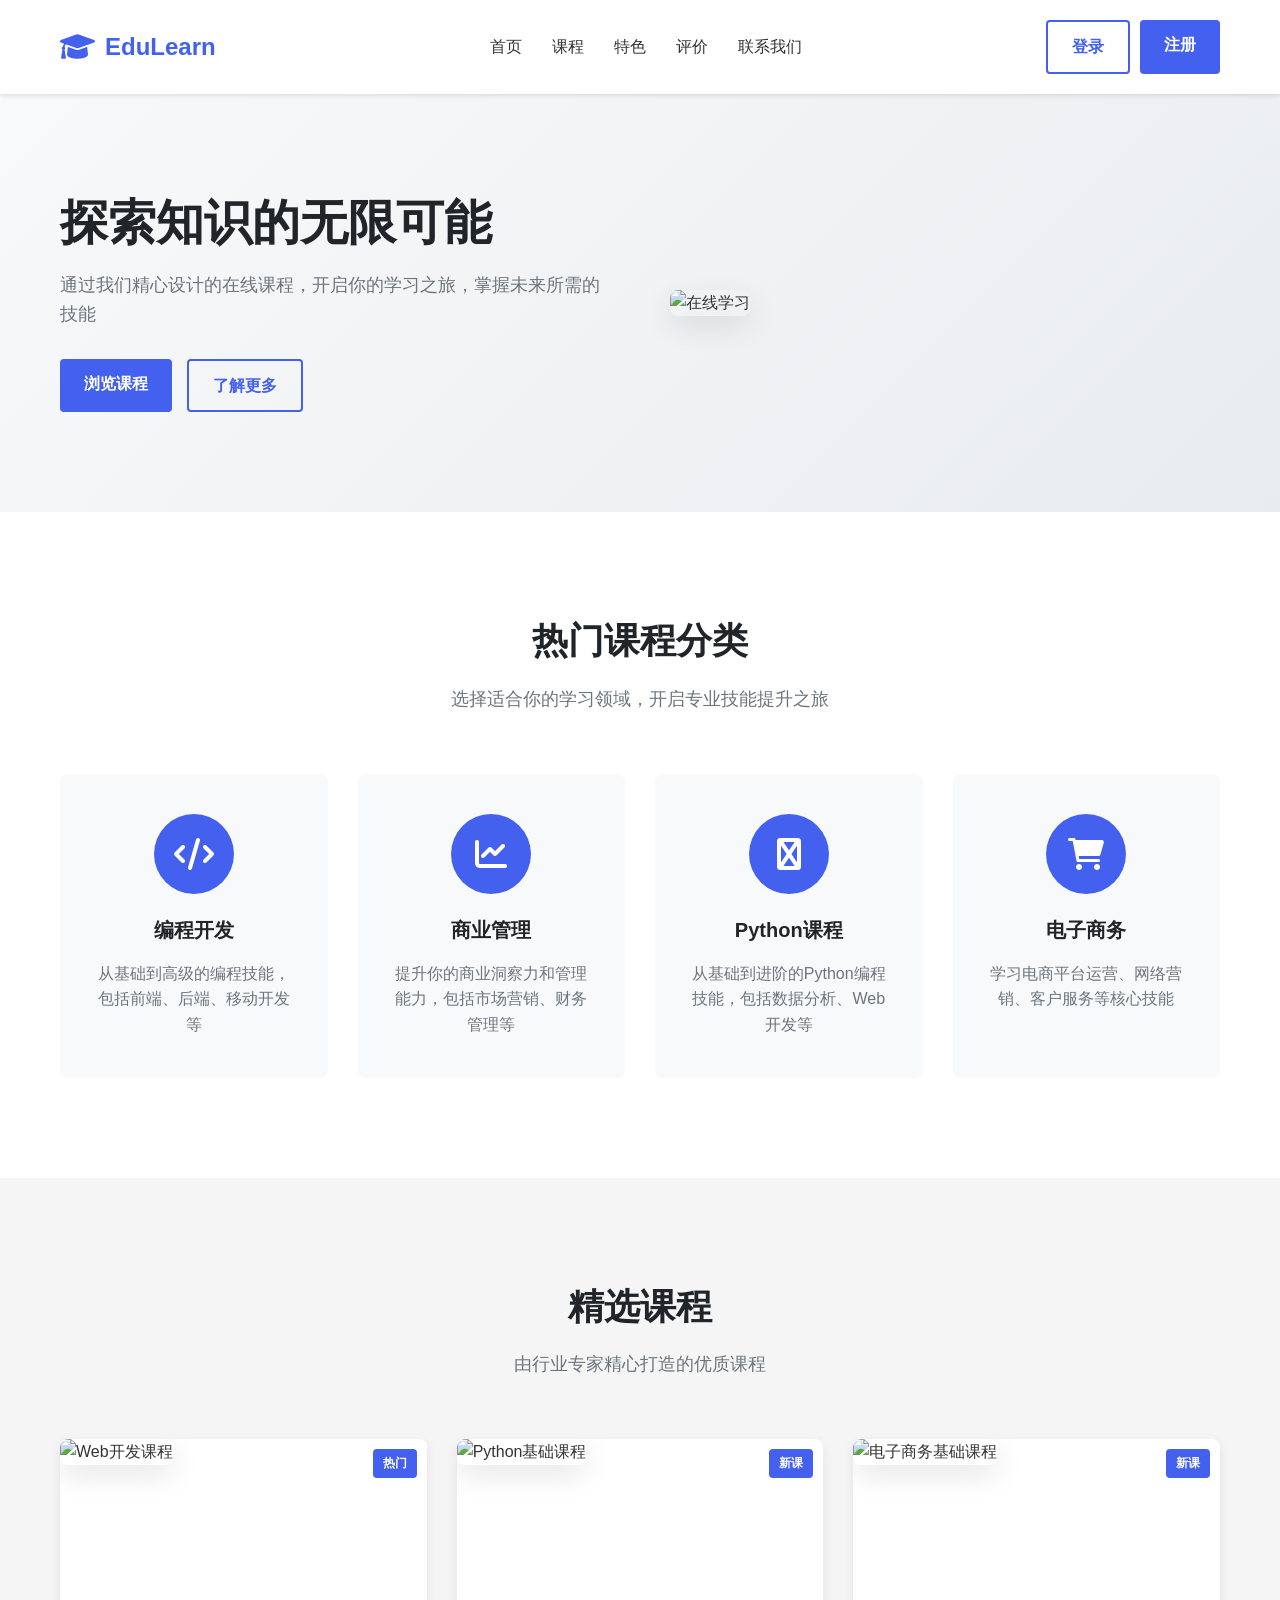
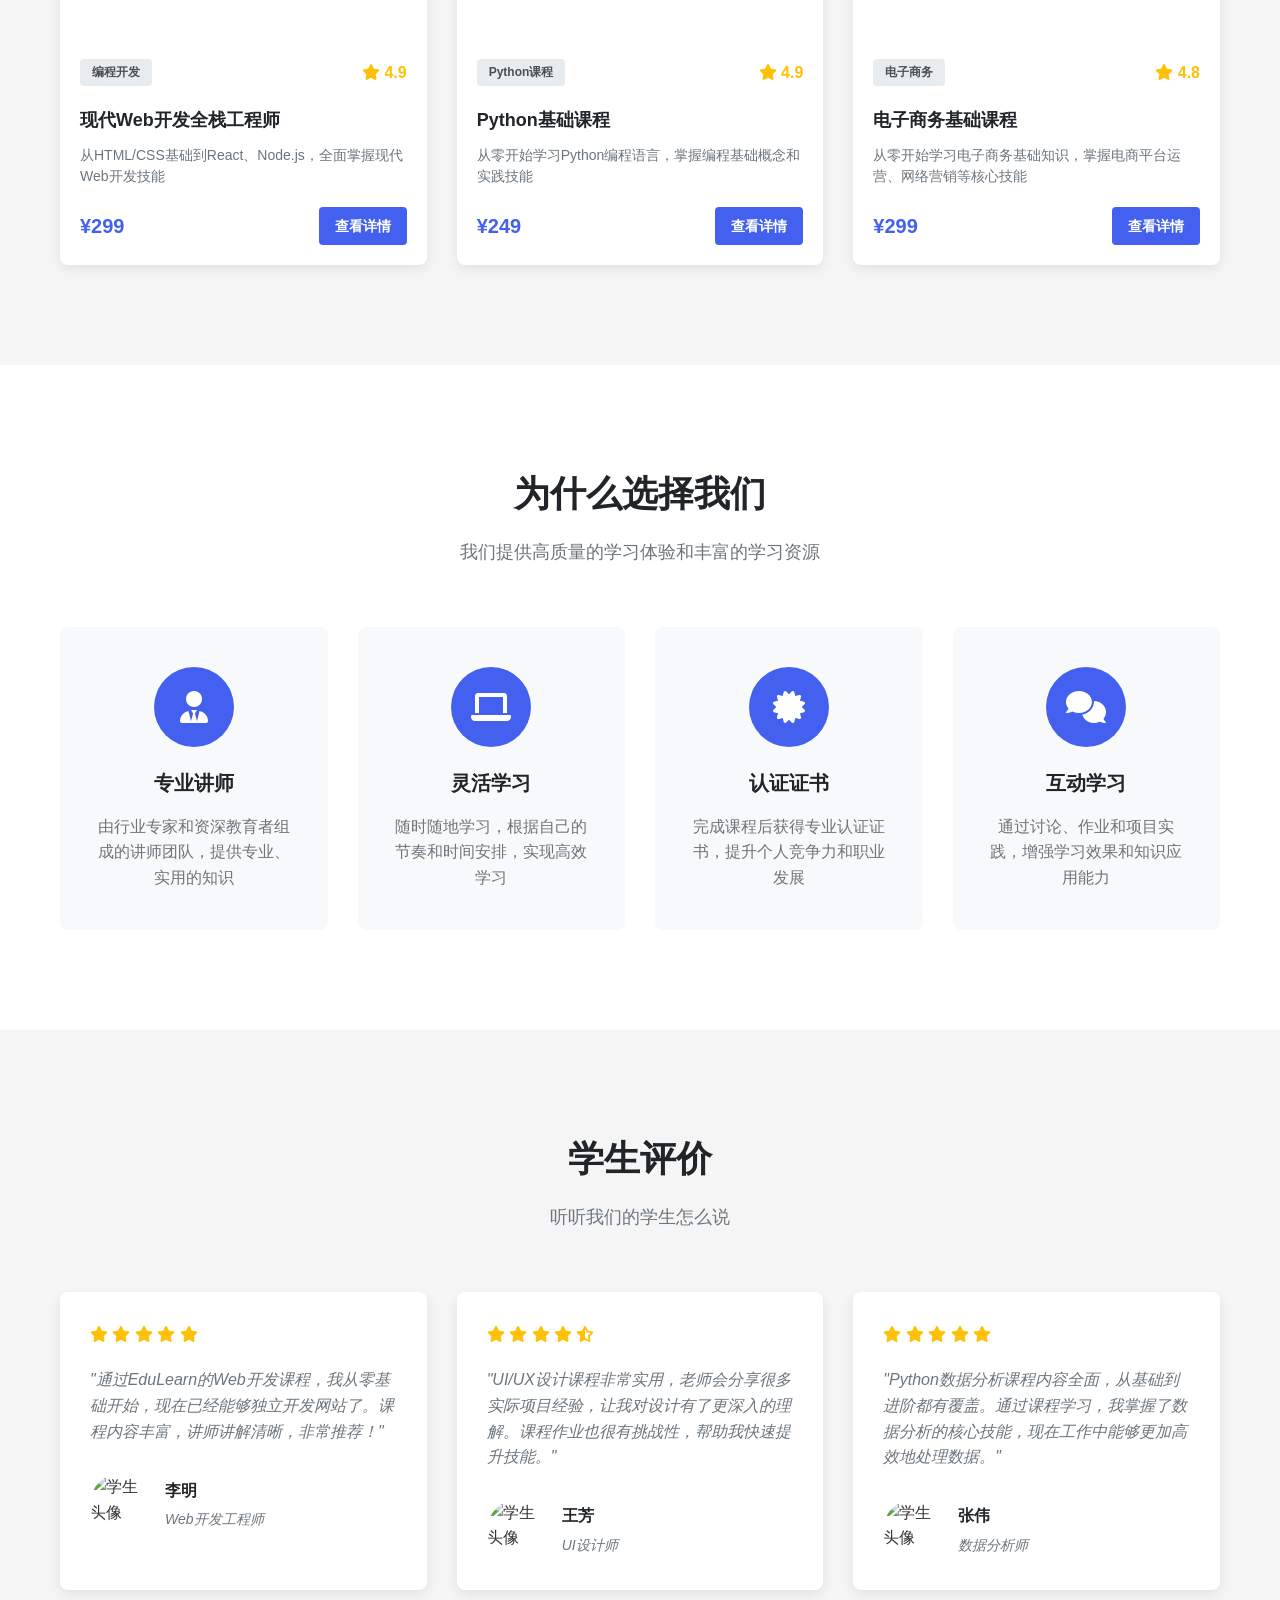
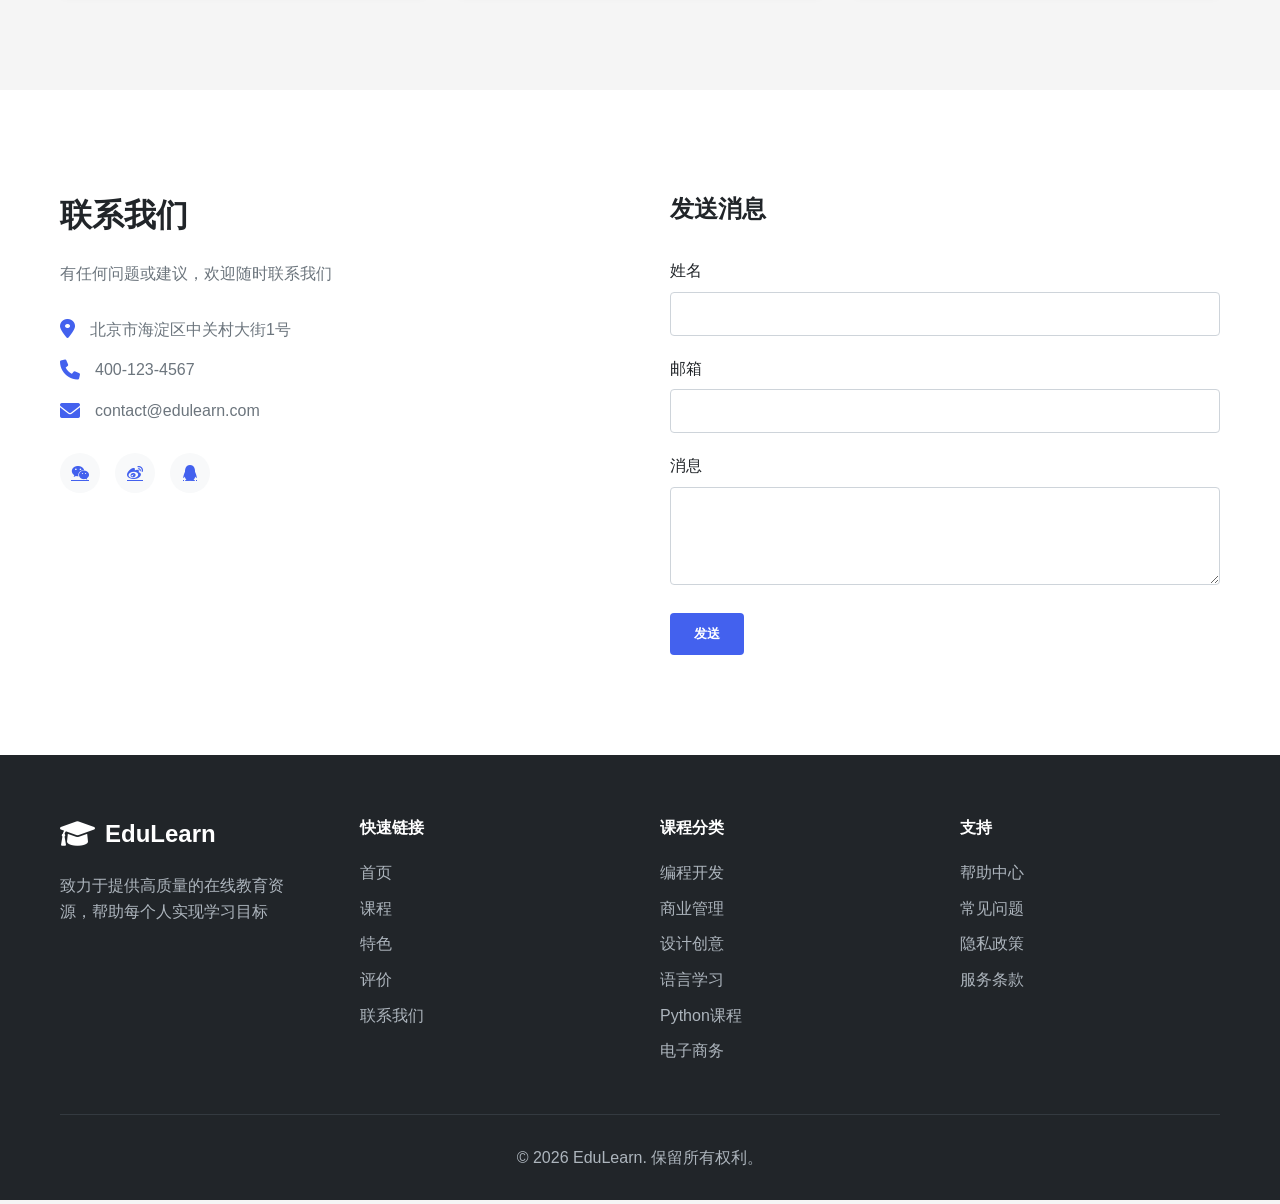
==== index.html @ 1f5b9d8a "Add e-commerce basic course module" ====
<!DOCTYPE html>
<html lang="zh-CN">
<head>
    <meta charset="UTF-8">
    <meta name="viewport" content="width=device-width, initial-scale=1.0">
    <title>EduLearn - 在线课程学习平台</title>
    <link rel="stylesheet" href="styles.css">
    <link rel="stylesheet" href="https://cdnjs.cloudflare.com/ajax/libs/font-awesome/6.0.0/css/all.min.css">
</head>
<body>
    <!-- 导航栏 -->
    <header>
        <nav class="navbar">
            <div class="container">
                <a href="#" class="logo">
                    <i class="fas fa-graduation-cap"></i>
                    <span>EduLearn</span>
                </a>
                <ul class="nav-links">
                    <li><a href="#">首页</a></li>
                    <li><a href="#courses">课程</a></li>
                    <li><a href="#features">特色</a></li>
                    <li><a href="#testimonials">评价</a></li>
                    <li><a href="#contact">联系我们</a></li>
                </ul>
                <div class="auth-buttons">
                    <a href="#" class="btn btn-outline">登录</a>
                    <a href="#" class="btn btn-primary">注册</a>
                </div>
                <div class="menu-toggle">
                    <i class="fas fa-bars"></i>
                </div>
            </div>
        </nav>
    </header>

    <!-- 英雄区域 -->
    <section class="hero">
        <div class="container">
            <div class="hero-content">
                <h1>探索知识的无限可能</h1>
                <p>通过我们精心设计的在线课程，开启你的学习之旅，掌握未来所需的技能</p>
                <div class="hero-buttons">
                    <a href="#courses" class="btn btn-primary">浏览课程</a>
                    <a href="#" class="btn btn-outline">了解更多</a>
                </div>
            </div>
            <div class="hero-image">
                <img src="https://trae-api-cn.mchost.guru/api/ide/v1/text_to_image?prompt=online%20learning%20platform%20with%20students%20studying%20on%20laptops%20in%20a%20modern%20classroom%20setting&image_size=landscape_16_9" alt="在线学习">
            </div>
        </div>
    </section>

    <!-- 课程分类 -->
    <section id="courses" class="courses-section">
        <div class="container">
            <div class="section-header">
                <h2>热门课程分类</h2>
                <p>选择适合你的学习领域，开启专业技能提升之旅</p>
            </div>
            <div class="course-categories">
                <div class="category-card">
                    <div class="category-icon">
                        <i class="fas fa-code"></i>
                    </div>
                    <h3>编程开发</h3>
                    <p>从基础到高级的编程技能，包括前端、后端、移动开发等</p>
                </div>
                <div class="category-card">
                    <div class="category-icon">
                        <i class="fas fa-chart-line"></i>
                    </div>
                    <h3>商业管理</h3>
                    <p>提升你的商业洞察力和管理能力，包括市场营销、财务管理等</p>
                </div>
                <a href="python-course.html" class="category-card">
                    <div class="category-icon">
                        <i class="fas fa-python"></i>
                    </div>
                    <h3>Python课程</h3>
                    <p>从基础到进阶的Python编程技能，包括数据分析、Web开发等</p>
                </a>
                <a href="ecommerce-course.html" class="category-card">
                    <div class="category-icon">
                        <i class="fas fa-shopping-cart"></i>
                    </div>
                    <h3>电子商务</h3>
                    <p>学习电商平台运营、网络营销、客户服务等核心技能</p>
                </a>
            </div>
        </div>
    </section>

    <!-- 精选课程 -->
    <section class="featured-courses">
        <div class="container">
            <div class="section-header">
                <h2>精选课程</h2>
                <p>由行业专家精心打造的优质课程</p>
            </div>
            <div class="course-grid">
                <div class="course-card">
                    <div class="course-image">
                        <img src="https://trae-api-cn.mchost.guru/api/ide/v1/text_to_image?prompt=web%20development%20course%20with%20code%20on%20screen&image_size=square" alt="Web开发课程">
                        <div class="course-badge">热门</div>
                    </div>
                    <div class="course-content">
                        <div class="course-meta">
                            <span class="course-category">编程开发</span>
                            <span class="course-rating">
                                <i class="fas fa-star"></i> 4.9
                            </span>
                        </div>
                        <h3>现代Web开发全栈工程师</h3>
                        <p>从HTML/CSS基础到React、Node.js，全面掌握现代Web开发技能</p>
                        <div class="course-footer">
                            <span class="course-price">¥299</span>
                            <a href="#" class="btn btn-sm btn-primary">查看详情</a>
                        </div>
                    </div>
                </div>
                <div class="course-card">
                    <div class="course-image">
                        <img src="https://trae-api-cn.mchost.guru/api/ide/v1/text_to_image?prompt=python%20programming%20course%20for%20beginners&image_size=square" alt="Python基础课程">
                        <div class="course-badge">新课</div>
                    </div>
                    <div class="course-content">
                        <div class="course-meta">
                            <span class="course-category">Python课程</span>
                            <span class="course-rating">
                                <i class="fas fa-star"></i> 4.9
                            </span>
                        </div>
                        <h3>Python基础课程</h3>
                        <p>从零开始学习Python编程语言，掌握编程基础概念和实践技能</p>
                        <div class="course-footer">
                            <span class="course-price">¥249</span>
                            <a href="python-course.html" class="btn btn-sm btn-primary">查看详情</a>
                        </div>
                    </div>
                </div>
                <div class="course-card">
                    <div class="course-image">
                        <img src="https://trae-api-cn.mchost.guru/api/ide/v1/text_to_image?prompt=ecommerce%20basics%20course%20with%20online%20shopping&image_size=square" alt="电子商务基础课程">
                        <div class="course-badge">新课</div>
                    </div>
                    <div class="course-content">
                        <div class="course-meta">
                            <span class="course-category">电子商务</span>
                            <span class="course-rating">
                                <i class="fas fa-star"></i> 4.8
                            </span>
                        </div>
                        <h3>电子商务基础课程</h3>
                        <p>从零开始学习电子商务基础知识，掌握电商平台运营、网络营销等核心技能</p>
                        <div class="course-footer">
                            <span class="course-price">¥299</span>
                            <a href="ecommerce-course.html" class="btn btn-sm btn-primary">查看详情</a>
                        </div>
                    </div>
                </div>
            </div>
        </div>
    </section>

    <!-- 平台特色 -->
    <section id="features" class="features-section">
        <div class="container">
            <div class="section-header">
                <h2>为什么选择我们</h2>
                <p>我们提供高质量的学习体验和丰富的学习资源</p>
            </div>
            <div class="features-grid">
                <div class="feature-card">
                    <div class="feature-icon">
                        <i class="fas fa-user-tie"></i>
                    </div>
                    <h3>专业讲师</h3>
                    <p>由行业专家和资深教育者组成的讲师团队，提供专业、实用的知识</p>
                </div>
                <div class="feature-card">
                    <div class="feature-icon">
                        <i class="fas fa-laptop"></i>
                    </div>
                    <h3>灵活学习</h3>
                    <p>随时随地学习，根据自己的节奏和时间安排，实现高效学习</p>
                </div>
                <div class="feature-card">
                    <div class="feature-icon">
                        <i class="fas fa-certificate"></i>
                    </div>
                    <h3>认证证书</h3>
                    <p>完成课程后获得专业认证证书，提升个人竞争力和职业发展</p>
                </div>
                <div class="feature-card">
                    <div class="feature-icon">
                        <i class="fas fa-comments"></i>
                    </div>
                    <h3>互动学习</h3>
                    <p>通过讨论、作业和项目实践，增强学习效果和知识应用能力</p>
                </div>
            </div>
        </div>
    </section>

    <!-- 学生评价 -->
    <section id="testimonials" class="testimonials-section">
        <div class="container">
            <div class="section-header">
                <h2>学生评价</h2>
                <p>听听我们的学生怎么说</p>
            </div>
            <div class="testimonials-grid">
                <div class="testimonial-card">
                    <div class="testimonial-rating">
                        <i class="fas fa-star"></i>
                        <i class="fas fa-star"></i>
                        <i class="fas fa-star"></i>
                        <i class="fas fa-star"></i>
                        <i class="fas fa-star"></i>
                    </div>
                    <p>"通过EduLearn的Web开发课程，我从零基础开始，现在已经能够独立开发网站了。课程内容丰富，讲师讲解清晰，非常推荐！"</p>
                    <div class="testimonial-author">
                        <img src="https://trae-api-cn.mchost.guru/api/ide/v1/text_to_image?prompt=professional%20asian%20male%20student%20portrait&image_size=square" alt="学生头像">
                        <div class="author-info">
                            <h4>李明</h4>
                            <p>Web开发工程师</p>
                        </div>
                    </div>
                </div>
                <div class="testimonial-card">
                    <div class="testimonial-rating">
                        <i class="fas fa-star"></i>
                        <i class="fas fa-star"></i>
                        <i class="fas fa-star"></i>
                        <i class="fas fa-star"></i>
                        <i class="fas fa-star-half-alt"></i>
                    </div>
                    <p>"UI/UX设计课程非常实用，老师会分享很多实际项目经验，让我对设计有了更深入的理解。课程作业也很有挑战性，帮助我快速提升技能。"</p>
                    <div class="testimonial-author">
                        <img src="https://trae-api-cn.mchost.guru/api/ide/v1/text_to_image?prompt=professional%20asian%20female%20student%20portrait&image_size=square" alt="学生头像">
                        <div class="author-info">
                            <h4>王芳</h4>
                            <p>UI设计师</p>
                        </div>
                    </div>
                </div>
                <div class="testimonial-card">
                    <div class="testimonial-rating">
                        <i class="fas fa-star"></i>
                        <i class="fas fa-star"></i>
                        <i class="fas fa-star"></i>
                        <i class="fas fa-star"></i>
                        <i class="fas fa-star"></i>
                    </div>
                    <p>"Python数据分析课程内容全面，从基础到进阶都有覆盖。通过课程学习，我掌握了数据分析的核心技能，现在工作中能够更加高效地处理数据。"</p>
                    <div class="testimonial-author">
                        <img src="https://trae-api-cn.mchost.guru/api/ide/v1/text_to_image?prompt=professional%20asian%20male%20data%20analyst%20portrait&image_size=square" alt="学生头像">
                        <div class="author-info">
                            <h4>张伟</h4>
                            <p>数据分析师</p>
                        </div>
                    </div>
                </div>
            </div>
        </div>
    </section>

    <!-- 联系我们 -->
    <section id="contact" class="contact-section">
        <div class="container">
            <div class="contact-content">
                <div class="contact-info">
                    <h2>联系我们</h2>
                    <p>有任何问题或建议，欢迎随时联系我们</p>
                    <div class="contact-details">
                        <div class="contact-item">
                            <i class="fas fa-map-marker-alt"></i>
                            <span>北京市海淀区中关村大街1号</span>
                        </div>
                        <div class="contact-item">
                            <i class="fas fa-phone"></i>
                            <span>400-123-4567</span>
                        </div>
                        <div class="contact-item">
                            <i class="fas fa-envelope"></i>
                            <span>contact@edulearn.com</span>
                        </div>
                    </div>
                    <div class="social-links">
                        <a href="#"><i class="fab fa-weixin"></i></a>
                        <a href="#"><i class="fab fa-weibo"></i></a>
                        <a href="#"><i class="fab fa-qq"></i></a>
                    </div>
                </div>
                <div class="contact-form">
                    <h3>发送消息</h3>
                    <form>
                        <div class="form-group">
                            <label for="name">姓名</label>
                            <input type="text" id="name" name="name" required>
                        </div>
                        <div class="form-group">
                            <label for="email">邮箱</label>
                            <input type="email" id="email" name="email" required>
                        </div>
                        <div class="form-group">
                            <label for="message">消息</label>
                            <textarea id="message" name="message" rows="4" required></textarea>
                        </div>
                        <button type="submit" class="btn btn-primary">发送</button>
                    </form>
                </div>
            </div>
        </div>
    </section>

    <!-- 页脚 -->
    <footer>
        <div class="container">
            <div class="footer-content">
                <div class="footer-logo">
                    <a href="#">
                        <i class="fas fa-graduation-cap"></i>
                        <span>EduLearn</span>
                    </a>
                    <p>致力于提供高质量的在线教育资源，帮助每个人实现学习目标</p>
                </div>
                <div class="footer-links">
                    <h4>快速链接</h4>
                    <ul>
                        <li><a href="#">首页</a></li>
                        <li><a href="#courses">课程</a></li>
                        <li><a href="#features">特色</a></li>
                        <li><a href="#testimonials">评价</a></li>
                        <li><a href="#contact">联系我们</a></li>
                    </ul>
                </div>
                <div class="footer-links">
                    <h4>课程分类</h4>
                    <ul>
                        <li><a href="#">编程开发</a></li>
                        <li><a href="#">商业管理</a></li>
                        <li><a href="#">设计创意</a></li>
                        <li><a href="#">语言学习</a></li>
                        <li><a href="python-course.html">Python课程</a></li>
                        <li><a href="ecommerce-course.html">电子商务</a></li>
                    </ul>
                </div>
                <div class="footer-links">
                    <h4>支持</h4>
                    <ul>
                        <li><a href="#">帮助中心</a></li>
                        <li><a href="#">常见问题</a></li>
                        <li><a href="#">隐私政策</a></li>
                        <li><a href="#">服务条款</a></li>
                    </ul>
                </div>
            </div>
            <div class="footer-bottom">
                <p>&copy; 2026 EduLearn. 保留所有权利。</p>
            </div>
        </div>
    </footer>

    <script src="script.js"></script>
</body>
</html>
---- styles.css ----
/* 全局样式 */
* {
    margin: 0;
    padding: 0;
    box-sizing: border-box;
}

body {
    font-family: 'Segoe UI', Tahoma, Geneva, Verdana, sans-serif;
    line-height: 1.6;
    color: #333;
    background-color: #f5f5f5;
}

/* 容器 */
.container {
    max-width: 1200px;
    margin: 0 auto;
    padding: 0 20px;
}

/* 按钮样式 */
.btn {
    display: inline-block;
    padding: 12px 24px;
    border-radius: 4px;
    text-decoration: none;
    font-weight: 600;
    transition: all 0.3s ease;
    cursor: pointer;
    border: none;
}

.btn-primary {
    background-color: #4361ee;
    color: white;
}

.btn-primary:hover {
    background-color: #3a0ca3;
    transform: translateY(-2px);
}

.btn-outline {
    background-color: transparent;
    color: #4361ee;
    border: 2px solid #4361ee;
}

.btn-outline:hover {
    background-color: #4361ee;
    color: white;
}

.btn-sm {
    padding: 8px 16px;
    font-size: 14px;
}

/* 导航栏 */
.navbar {
    background-color: white;
    box-shadow: 0 2px 4px rgba(0, 0, 0, 0.1);
    position: sticky;
    top: 0;
    z-index: 1000;
}

.navbar .container {
    display: flex;
    justify-content: space-between;
    align-items: center;
    padding: 20px;
}

.logo {
    display: flex;
    align-items: center;
    text-decoration: none;
    font-size: 24px;
    font-weight: 700;
    color: #4361ee;
}

.logo i {
    margin-right: 10px;
    font-size: 28px;
}

.nav-links {
    display: flex;
    list-style: none;
}

.nav-links li {
    margin-left: 30px;
}

.nav-links a {
    text-decoration: none;
    color: #333;
    font-weight: 500;
    transition: color 0.3s ease;
}

.nav-links a:hover {
    color: #4361ee;
}

.auth-buttons {
    display: flex;
    gap: 10px;
}

.menu-toggle {
    display: none;
    font-size: 24px;
    cursor: pointer;
}

/* 英雄区域 */
.hero {
    background: linear-gradient(135deg, #f8f9fa 0%, #e9ecef 100%);
    padding: 100px 0;
}

.hero .container {
    display: flex;
    align-items: center;
    gap: 60px;
}

.hero-content {
    flex: 1;
}

.hero-content h1 {
    font-size: 48px;
    font-weight: 700;
    margin-bottom: 20px;
    color: #212529;
    line-height: 1.2;
}

.hero-content p {
    font-size: 18px;
    margin-bottom: 30px;
    color: #6c757d;
}

.hero-buttons {
    display: flex;
    gap: 15px;
}

.hero-image {
    flex: 1;
}

.hero-image img {
    width: 100%;
    border-radius: 8px;
    box-shadow: 0 10px 30px rgba(0, 0, 0, 0.1);
}

/* 通用部分样式 */
.section-header {
    text-align: center;
    margin-bottom: 60px;
}

.section-header h2 {
    font-size: 36px;
    font-weight: 700;
    margin-bottom: 15px;
    color: #212529;
}

.section-header p {
    font-size: 18px;
    color: #6c757d;
    max-width: 600px;
    margin: 0 auto;
}

/* 课程分类 */
.courses-section {
    padding: 100px 0;
    background-color: white;
}

.course-categories {
    display: grid;
    grid-template-columns: repeat(auto-fit, minmax(250px, 1fr));
    gap: 30px;
}

.category-card {
    background-color: #f8f9fa;
    padding: 40px 30px;
    border-radius: 8px;
    text-align: center;
    transition: transform 0.3s ease, box-shadow 0.3s ease;
}

.category-card {
    text-decoration: none;
    color: inherit;
    display: block;
}

.category-card:hover {
    transform: translateY(-10px);
    box-shadow: 0 10px 30px rgba(0, 0, 0, 0.1);
}

.category-icon {
    width: 80px;
    height: 80px;
    background-color: #4361ee;
    color: white;
    border-radius: 50%;
    display: flex;
    align-items: center;
    justify-content: center;
    margin: 0 auto 20px;
    font-size: 32px;
}

.category-card h3 {
    font-size: 20px;
    font-weight: 600;
    margin-bottom: 15px;
    color: #212529;
}

.category-card p {
    color: #6c757d;
}

/* 精选课程 */
.featured-courses {
    padding: 100px 0;
    background-color: #f5f5f5;
}

.course-grid {
    display: grid;
    grid-template-columns: repeat(auto-fit, minmax(300px, 1fr));
    gap: 30px;
}

.course-card {
    background-color: white;
    border-radius: 8px;
    overflow: hidden;
    box-shadow: 0 4px 12px rgba(0, 0, 0, 0.08);
    transition: transform 0.3s ease, box-shadow 0.3s ease;
}

.course-card:hover {
    transform: translateY(-5px);
    box-shadow: 0 10px 20px rgba(0, 0, 0, 0.1);
}

.course-image {
    position: relative;
    height: 200px;
    overflow: hidden;
}

.course-image img {
    width: 100%;
    height: 100%;
    object-fit: cover;
    transition: transform 0.3s ease;
}

.course-card:hover .course-image img {
    transform: scale(1.05);
}

.course-badge {
    position: absolute;
    top: 10px;
    right: 10px;
    background-color: #4361ee;
    color: white;
    padding: 5px 10px;
    border-radius: 4px;
    font-size: 12px;
    font-weight: 600;
}

.course-content {
    padding: 20px;
}

.course-meta {
    display: flex;
    justify-content: space-between;
    align-items: center;
    margin-bottom: 15px;
}

.course-category {
    background-color: #e9ecef;
    color: #495057;
    padding: 4px 12px;
    border-radius: 4px;
    font-size: 12px;
    font-weight: 600;
}

.course-rating {
    color: #ffc107;
    font-weight: 600;
}

.course-card h3 {
    font-size: 18px;
    font-weight: 600;
    margin-bottom: 10px;
    color: #212529;
}

.course-card p {
    color: #6c757d;
    font-size: 14px;
    margin-bottom: 20px;
    line-height: 1.5;
}

.course-footer {
    display: flex;
    justify-content: space-between;
    align-items: center;
}

.course-price {
    font-size: 20px;
    font-weight: 700;
    color: #4361ee;
}

/* 平台特色 */
.features-section {
    padding: 100px 0;
    background-color: white;
}

.features-grid {
    display: grid;
    grid-template-columns: repeat(auto-fit, minmax(250px, 1fr));
    gap: 30px;
}

.feature-card {
    text-align: center;
    padding: 40px 30px;
    background-color: #f8f9fa;
    border-radius: 8px;
    transition: transform 0.3s ease, box-shadow 0.3s ease;
}

.feature-card:hover {
    transform: translateY(-10px);
    box-shadow: 0 10px 30px rgba(0, 0, 0, 0.1);
}

.feature-icon {
    width: 80px;
    height: 80px;
    background-color: #4361ee;
    color: white;
    border-radius: 50%;
    display: flex;
    align-items: center;
    justify-content: center;
    margin: 0 auto 20px;
    font-size: 32px;
}

.feature-card h3 {
    font-size: 20px;
    font-weight: 600;
    margin-bottom: 15px;
    color: #212529;
}

.feature-card p {
    color: #6c757d;
}

/* 学生评价 */
.testimonials-section {
    padding: 100px 0;
    background-color: #f5f5f5;
}

.testimonials-grid {
    display: grid;
    grid-template-columns: repeat(auto-fit, minmax(300px, 1fr));
    gap: 30px;
}

.testimonial-card {
    background-color: white;
    padding: 30px;
    border-radius: 8px;
    box-shadow: 0 4px 12px rgba(0, 0, 0, 0.08);
    transition: transform 0.3s ease, box-shadow 0.3s ease;
}

.testimonial-card:hover {
    transform: translateY(-5px);
    box-shadow: 0 10px 20px rgba(0, 0, 0, 0.1);
}

.testimonial-rating {
    color: #ffc107;
    margin-bottom: 20px;
}

.testimonial-card p {
    color: #6c757d;
    margin-bottom: 30px;
    font-style: italic;
}

.testimonial-author {
    display: flex;
    align-items: center;
    gap: 15px;
}

.testimonial-author img {
    width: 60px;
    height: 60px;
    border-radius: 50%;
    object-fit: cover;
}

.author-info h4 {
    font-size: 16px;
    font-weight: 600;
    color: #212529;
    margin-bottom: 5px;
}

.author-info p {
    font-size: 14px;
    color: #6c757d;
    margin: 0;
}

/* 联系我们 */
.contact-section {
    padding: 100px 0;
    background-color: white;
}

.contact-content {
    display: grid;
    grid-template-columns: 1fr 1fr;
    gap: 60px;
}

.contact-info h2 {
    font-size: 32px;
    font-weight: 700;
    margin-bottom: 20px;
    color: #212529;
}

.contact-info p {
    color: #6c757d;
    margin-bottom: 30px;
}

.contact-details {
    margin-bottom: 30px;
}

.contact-item {
    display: flex;
    align-items: center;
    gap: 15px;
    margin-bottom: 15px;
    color: #6c757d;
}

.contact-item i {
    color: #4361ee;
    font-size: 20px;
}

.social-links {
    display: flex;
    gap: 15px;
}

.social-links a {
    width: 40px;
    height: 40px;
    background-color: #f8f9fa;
    color: #4361ee;
    border-radius: 50%;
    display: flex;
    align-items: center;
    justify-content: center;
    transition: all 0.3s ease;
}

.social-links a:hover {
    background-color: #4361ee;
    color: white;
    transform: translateY(-3px);
}

.contact-form h3 {
    font-size: 24px;
    font-weight: 600;
    margin-bottom: 30px;
    color: #212529;
}

.form-group {
    margin-bottom: 20px;
}

.form-group label {
    display: block;
    margin-bottom: 8px;
    font-weight: 500;
    color: #212529;
}

.form-group input,
.form-group textarea {
    width: 100%;
    padding: 12px;
    border: 1px solid #ced4da;
    border-radius: 4px;
    font-size: 16px;
    transition: border-color 0.3s ease;
}

.form-group input:focus,
.form-group textarea:focus {
    outline: none;
    border-color: #4361ee;
    box-shadow: 0 0 0 0.2rem rgba(67, 97, 238, 0.25);
}

/* 页脚 */
footer {
    background-color: #212529;
    color: white;
    padding: 60px 0 30px;
}

.footer-content {
    display: grid;
    grid-template-columns: repeat(auto-fit, minmax(200px, 1fr));
    gap: 40px;
    margin-bottom: 40px;
}

.footer-logo {
    max-width: 250px;
}

.footer-logo a {
    display: flex;
    align-items: center;
    text-decoration: none;
    font-size: 24px;
    font-weight: 700;
    color: white;
    margin-bottom: 20px;
}

.footer-logo i {
    margin-right: 10px;
    font-size: 28px;
}

.footer-logo p {
    color: #adb5bd;
    line-height: 1.6;
}

.footer-links h4 {
    font-size: 16px;
    font-weight: 600;
    margin-bottom: 20px;
    color: white;
}

.footer-links ul {
    list-style: none;
}

.footer-links li {
    margin-bottom: 10px;
}

.footer-links a {
    color: #adb5bd;
    text-decoration: none;
    transition: color 0.3s ease;
}

.footer-links a:hover {
    color: #4361ee;
}

.footer-bottom {
    border-top: 1px solid #343a40;
    padding-top: 30px;
    text-align: center;
    color: #adb5bd;
}

/* 课程详情页面样式 */
.course-header {
    padding: 60px 0;
    background-color: #f8f9fa;
}

.course-header-content {
    display: flex;
    align-items: center;
    gap: 60px;
}

.course-info {
    flex: 1;
}

.course-breadcrumb {
    margin-bottom: 20px;
    font-size: 14px;
    color: #6c757d;
}

.course-breadcrumb a {
    color: #4361ee;
    text-decoration: none;
}

.course-breadcrumb a:hover {
    text-decoration: underline;
}

.course-info h1 {
    font-size: 36px;
    font-weight: 700;
    margin-bottom: 20px;
    color: #212529;
}

.course-meta {
    display: flex;
    flex-wrap: wrap;
    gap: 15px;
    margin-bottom: 20px;
}

.course-level {
    background-color: #e9ecef;
    color: #495057;
    padding: 4px 12px;
    border-radius: 4px;
    font-size: 12px;
    font-weight: 600;
}

.course-students {
    color: #6c757d;
    font-size: 14px;
}

.course-description {
    font-size: 16px;
    color: #6c757d;
    margin-bottom: 30px;
    line-height: 1.6;
}

.course-actions {
    display: flex;
    gap: 15px;
}

.course-image {
    flex: 1;
    max-width: 500px;
}

.course-image img {
    width: 100%;
    border-radius: 8px;
    box-shadow: 0 10px 30px rgba(0, 0, 0, 0.1);
}

.course-syllabus {
    padding: 100px 0;
    background-color: white;
}

.syllabus-content {
    max-width: 800px;
    margin: 0 auto;
}

.syllabus-section {
    margin-bottom: 30px;
    border: 1px solid #e9ecef;
    border-radius: 8px;
    overflow: hidden;
}

.syllabus-section-header {
    display: flex;
    justify-content: space-between;
    align-items: center;
    background-color: #f8f9fa;
    padding: 20px;
    cursor: pointer;
    transition: background-color 0.3s ease;
}

.syllabus-section-header:hover {
    background-color: #e9ecef;
}

.syllabus-section-header h3 {
    font-size: 18px;
    font-weight: 600;
    color: #212529;
    margin: 0;
}

.section-duration {
    font-size: 14px;
    color: #6c757d;
    font-weight: 500;
}

.syllabus-lessons {
    list-style: none;
    padding: 0;
    margin: 0;
}

.syllabus-lessons li {
    display: flex;
    justify-content: space-between;
    align-items: center;
    padding: 15px 20px;
    border-top: 1px solid #e9ecef;
    transition: background-color 0.3s ease;
}

.syllabus-lessons li:hover {
    background-color: #f8f9fa;
}

.lesson-info {
    display: flex;
    align-items: center;
    gap: 10px;
}

.lesson-info i {
    color: #4361ee;
    font-size: 16px;
}

.lesson-info span {
    font-size: 14px;
    color: #212529;
}

.lesson-duration {
    font-size: 14px;
    color: #6c757d;
}

.course-features {
    padding: 100px 0;
    background-color: #f5f5f5;
}

.course-testimonials {
    padding: 100px 0;
    background-color: white;
}

.faq-section {
    padding: 100px 0;
    background-color: #f5f5f5;
}

.faq-content {
    max-width: 800px;
    margin: 0 auto;
}

.faq-item {
    margin-bottom: 15px;
    border: 1px solid #e9ecef;
    border-radius: 8px;
    overflow: hidden;
}

.faq-question {
    display: flex;
    justify-content: space-between;
    align-items: center;
    background-color: white;
    padding: 20px;
    cursor: pointer;
    transition: background-color 0.3s ease;
}

.faq-question:hover {
    background-color: #f8f9fa;
}

.faq-question h3 {
    font-size: 16px;
    font-weight: 600;
    color: #212529;
    margin: 0;
}

.faq-question i {
    color: #4361ee;
    font-size: 16px;
    transition: transform 0.3s ease;
}

.faq-answer {
    background-color: white;
    padding: 0 20px 20px;
    border-top: 1px solid #e9ecef;
}

.faq-answer p {
    margin: 0;
    color: #6c757d;
    line-height: 1.6;
}

/* 响应式设计 */
@media (max-width: 992px) {
    .hero .container {
        flex-direction: column;
        text-align: center;
        gap: 40px;
    }
    
    .hero-content h1 {
        font-size: 36px;
    }
    
    .contact-content {
        grid-template-columns: 1fr;
        gap: 40px;
    }
    
    .course-header-content {
        flex-direction: column;
        text-align: center;
        gap: 40px;
    }
    
    .course-info h1 {
        font-size: 28px;
    }
    
    .course-actions {
        justify-content: center;
    }
}

@media (max-width: 768px) {
    .nav-links {
        display: none;
        position: absolute;
        top: 100%;
        left: 0;
        width: 100%;
        background-color: white;
        box-shadow: 0 4px 6px rgba(0, 0, 0, 0.1);
        padding: 20px;
        flex-direction: column;
        gap: 15px;
    }
    
    .nav-links.active {
        display: flex;
    }
    
    .nav-links li {
        margin: 0;
    }
    
    .menu-toggle {
        display: block;
    }
    
    .auth-buttons {
        display: none;
    }
    
    .section-header h2 {
        font-size: 28px;
    }
    
    .hero-content h1 {
        font-size: 28px;
    }
    
    .hero-content p {
        font-size: 16px;
    }
    
    .hero-buttons {
        flex-direction: column;
        align-items: center;
    }
    
    .courses-section,
    .featured-courses,
    .features-section,
    .testimonials-section,
    .contact-section {
        padding: 60px 0;
    }
}

@media (max-width: 576px) {
    .container {
        padding: 0 15px;
    }
    
    .navbar .container {
        padding: 15px;
    }
    
    .hero {
        padding: 60px 0;
    }
    
    .course-grid,
    .testimonials-grid {
        grid-template-columns: 1fr;
    }
    
    .footer-content {
        grid-template-columns: 1fr;
        gap: 30px;
    }
    
    .footer-logo {
        max-width: 100%;
    }
}
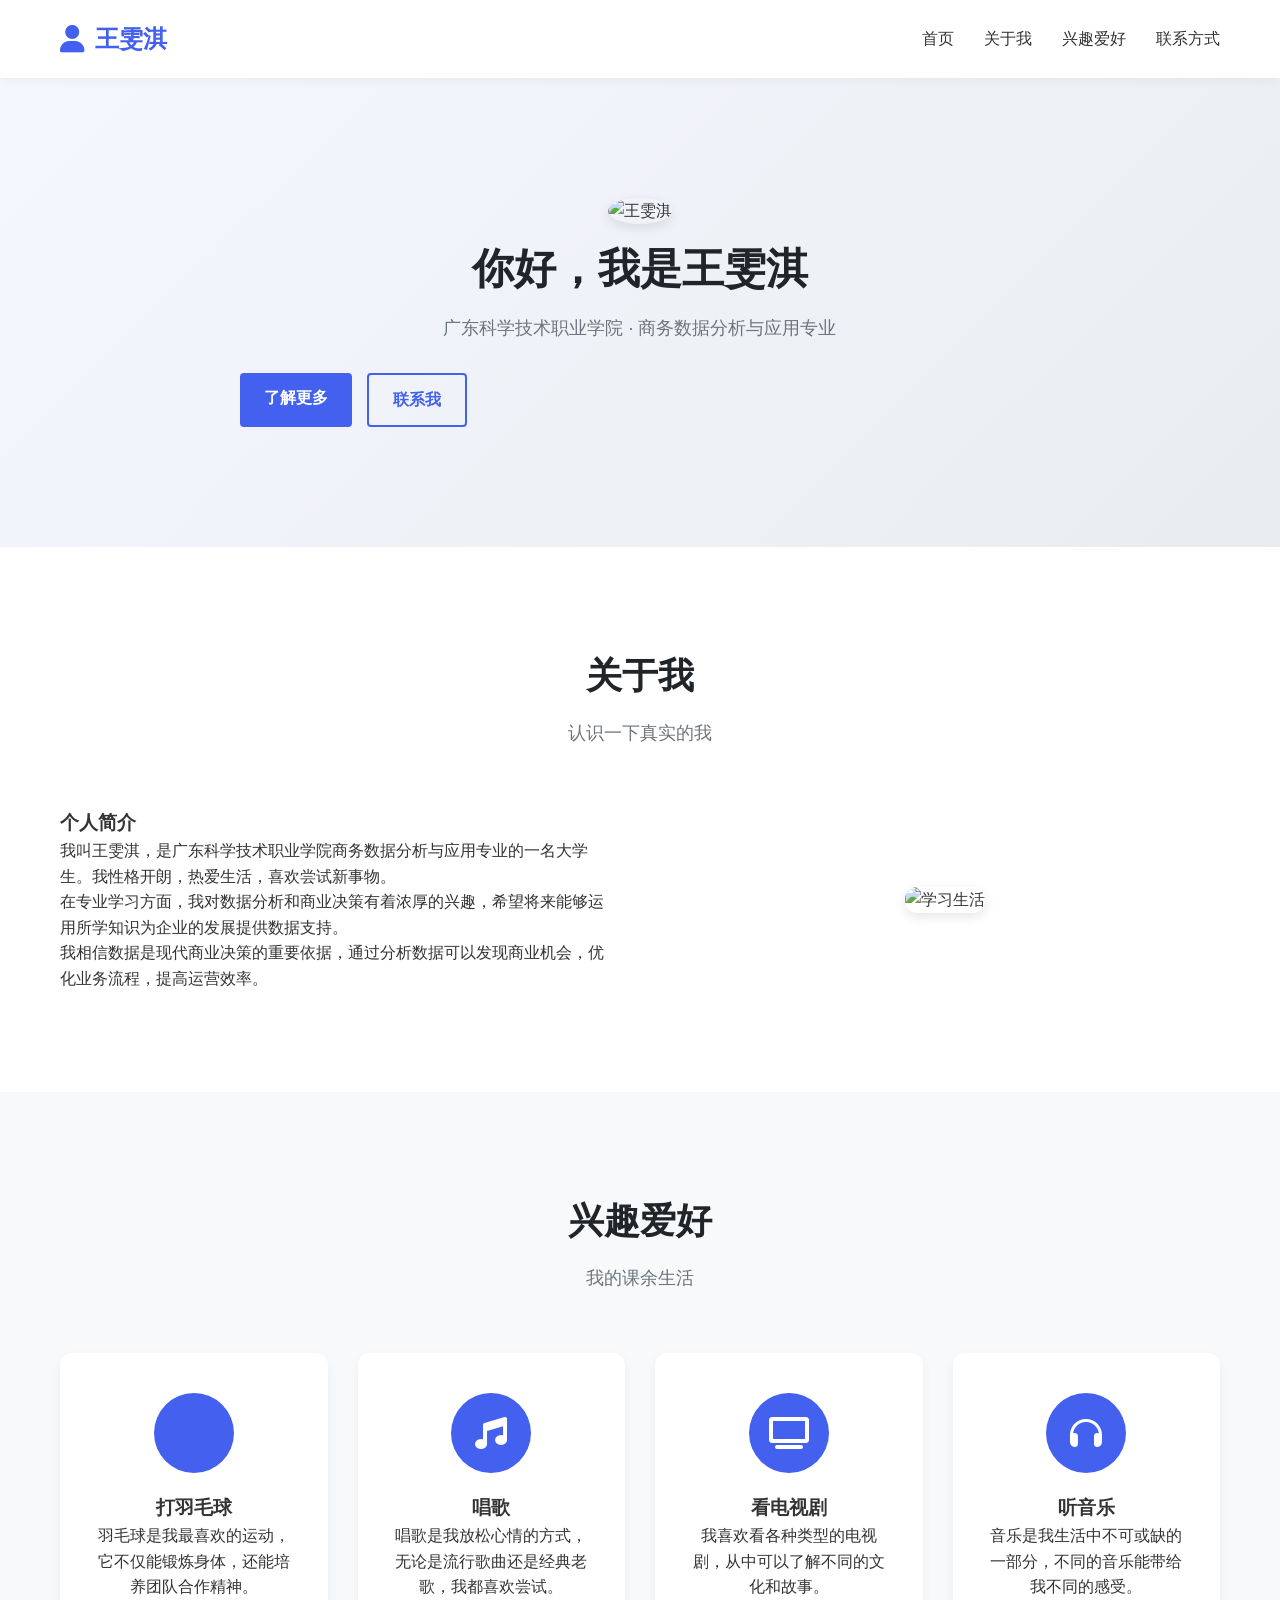
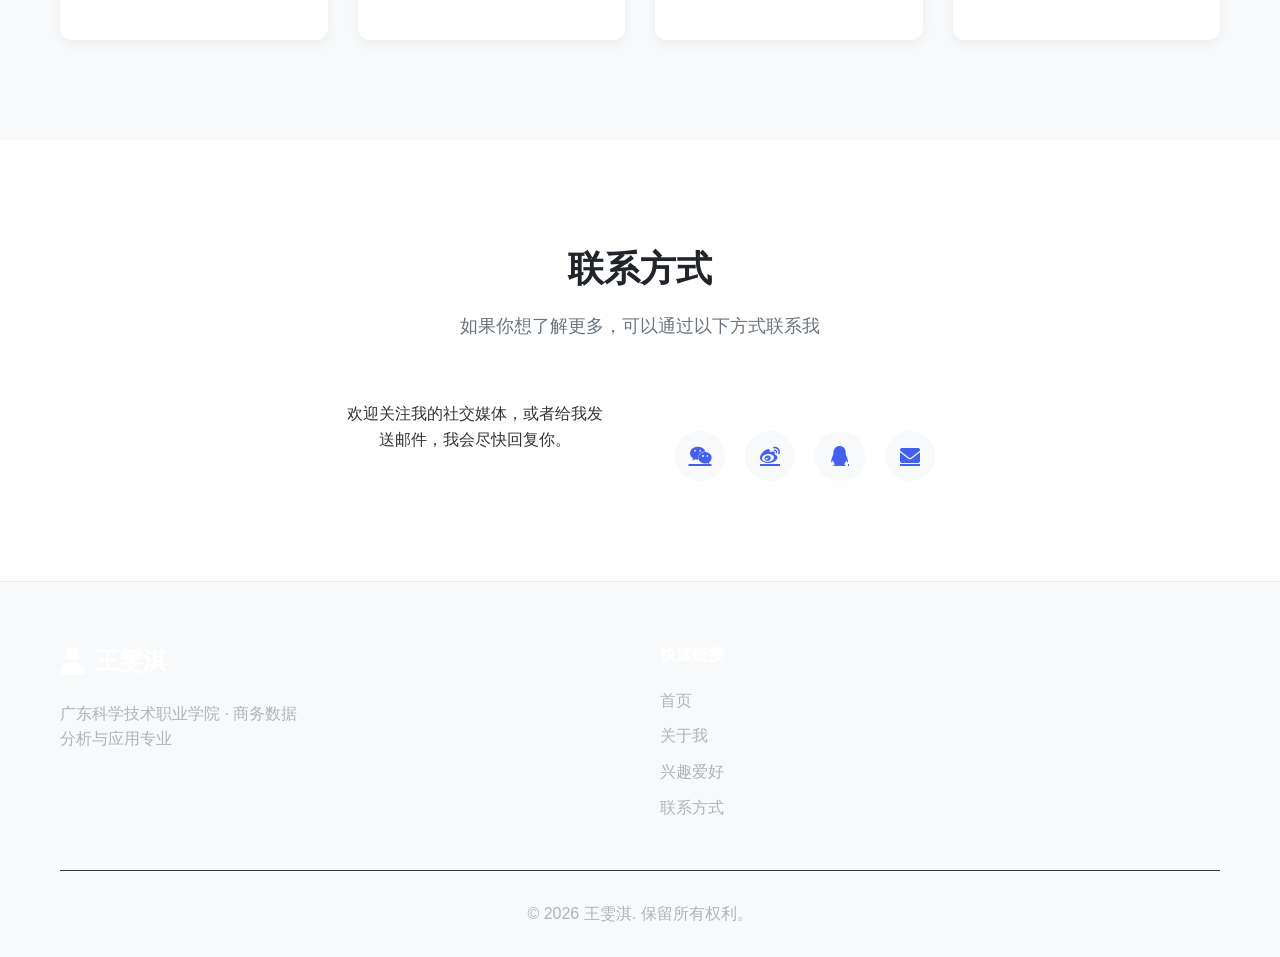
==== commit 91bb286a: "修复HTML错误，完成个人主页" ====
--- a/index.html
+++ b/index.html
@@ -3,9 +3,174 @@
 <head>
     <meta charset="UTF-8">
     <meta name="viewport" content="width=device-width, initial-scale=1.0">
-    <title>EduLearn - 在线课程学习平台</title>
+    <title>王雯淇 - 个人主页</title>
     <link rel="stylesheet" href="styles.css">
     <link rel="stylesheet" href="https://cdnjs.cloudflare.com/ajax/libs/font-awesome/6.0.0/css/all.min.css">
+    <style>
+        /* 个人主页自定义样式 */
+        body {
+            background-color: #f8f9fa;
+            color: #333;
+        }
+        
+        .navbar {
+            background-color: white;
+            box-shadow: 0 2px 10px rgba(0, 0, 0, 0.05);
+        }
+        
+        .logo {
+            color: #4361ee;
+            font-weight: 700;
+            font-size: 24px;
+        }
+        
+        .hero {
+            background: linear-gradient(135deg, #f5f7ff 0%, #e9ecef 100%);
+            padding: 120px 0;
+            text-align: center;
+        }
+        
+        .hero-content {
+            max-width: 800px;
+            margin: 0 auto;
+        }
+        
+        .hero h1 {
+            font-size: 42px;
+            font-weight: 700;
+            margin-bottom: 20px;
+            color: #212529;
+        }
+        
+        .hero p {
+            font-size: 18px;
+            color: #6c757d;
+            margin-bottom: 30px;
+        }
+        
+        .avatar {
+            width: 160px;
+            height: 160px;
+            border-radius: 50%;
+            object-fit: cover;
+            margin-bottom: 20px;
+            box-shadow: 0 4px 12px rgba(0, 0, 0, 0.1);
+        }
+        
+        .about-section {
+            padding: 100px 0;
+            background-color: white;
+        }
+        
+        .about-content {
+            display: flex;
+            align-items: center;
+            gap: 60px;
+        }
+        
+        .about-text {
+            flex: 1;
+        }
+        
+        .about-image {
+            flex: 1;
+            text-align: center;
+        }
+        
+        .hobby-section {
+            padding: 100px 0;
+            background-color: #f8f9fa;
+        }
+        
+        .hobby-grid {
+            display: grid;
+            grid-template-columns: repeat(auto-fit, minmax(250px, 1fr));
+            gap: 30px;
+            margin-top: 60px;
+        }
+        
+        .hobby-card {
+            background-color: white;
+            padding: 40px 30px;
+            border-radius: 12px;
+            text-align: center;
+            box-shadow: 0 4px 12px rgba(0, 0, 0, 0.05);
+            transition: transform 0.3s ease, box-shadow 0.3s ease;
+        }
+        
+        .hobby-card:hover {
+            transform: translateY(-10px);
+            box-shadow: 0 10px 20px rgba(0, 0, 0, 0.1);
+        }
+        
+        .hobby-icon {
+            width: 80px;
+            height: 80px;
+            background-color: #4361ee;
+            color: white;
+            border-radius: 50%;
+            display: flex;
+            align-items: center;
+            justify-content: center;
+            margin: 0 auto 20px;
+            font-size: 32px;
+        }
+        
+        .contact-section {
+            padding: 100px 0;
+            background-color: white;
+        }
+        
+        .contact-content {
+            max-width: 600px;
+            margin: 0 auto;
+            text-align: center;
+        }
+        
+        .social-links {
+            display: flex;
+            justify-content: center;
+            gap: 20px;
+            margin-top: 30px;
+        }
+        
+        .social-links a {
+            width: 50px;
+            height: 50px;
+            background-color: #f8f9fa;
+            color: #4361ee;
+            border-radius: 50%;
+            display: flex;
+            align-items: center;
+            justify-content: center;
+            font-size: 20px;
+            transition: all 0.3s ease;
+        }
+        
+        .social-links a:hover {
+            background-color: #4361ee;
+            color: white;
+            transform: translateY(-5px);
+        }
+        
+        footer {
+            background-color: #f8f9fa;
+            padding: 60px 0 30px;
+            border-top: 1px solid #e9ecef;
+        }
+        
+        @media (max-width: 768px) {
+            .about-content {
+                flex-direction: column;
+                text-align: center;
+                gap: 40px;
+            }
+            
+            .hero h1 {
+                font-size: 32px;
+            }
+        }
+    </style>
 </head>
 <body>
     <!-- 导航栏 -->
@@ -13,20 +178,15 @@
         <nav class="navbar">
             <div class="container">
                 <a href="#" class="logo">
-                    <i class="fas fa-graduation-cap"></i>
-                    <span>EduLearn</span>
+                    <i class="fas fa-user"></i>
+                    <span>王雯淇</span>
                 </a>
                 <ul class="nav-links">
                     <li><a href="#">首页</a></li>
-                    <li><a href="#courses">课程</a></li>
-                    <li><a href="#features">特色</a></li>
-                    <li><a href="#testimonials">评价</a></li>
-                    <li><a href="#contact">联系我们</a></li>
+                    <li><a href="#about">关于我</a></li>
+                    <li><a href="#hobbies">兴趣爱好</a></li>
+                    <li><a href="#contact">联系方式</a></li>
                 </ul>
-                <div class="auth-buttons">
-                    <a href="#" class="btn btn-outline">登录</a>
-                    <a href="#" class="btn btn-primary">注册</a>
-                </div>
                 <div class="menu-toggle">
                     <i class="fas fa-bars"></i>
                 </div>
@@ -38,278 +198,92 @@
     <section class="hero">
         <div class="container">
             <div class="hero-content">
-                <h1>探索知识的无限可能</h1>
-                <p>通过我们精心设计的在线课程，开启你的学习之旅，掌握未来所需的技能</p>
+                <img src="https://trae-api-cn.mchost.guru/api/ide/v1/text_to_image?prompt=young%20asian%20woman%20portrait%20smiling%20casual%20style&image_size=square" alt="王雯淇" class="avatar">
+                <h1>你好，我是王雯淇</h1>
+                <p>广东科学技术职业学院 · 商务数据分析与应用专业</p>
                 <div class="hero-buttons">
-                    <a href="#courses" class="btn btn-primary">浏览课程</a>
-                    <a href="#" class="btn btn-outline">了解更多</a>
-                </div>
-            </div>
-            <div class="hero-image">
-                <img src="https://trae-api-cn.mchost.guru/api/ide/v1/text_to_image?prompt=online%20learning%20platform%20with%20students%20studying%20on%20laptops%20in%20a%20modern%20classroom%20setting&image_size=landscape_16_9" alt="在线学习">
+                    <a href="#about" class="btn btn-primary">了解更多</a>
+                    <a href="#contact" class="btn btn-outline">联系我</a>
+                </div>
             </div>
         </div>
     </section>
 
-    <!-- 课程分类 -->
-    <section id="courses" class="courses-section">
+    <!-- 关于我 -->
+    <section id="about" class="about-section">
         <div class="container">
             <div class="section-header">
-                <h2>热门课程分类</h2>
-                <p>选择适合你的学习领域，开启专业技能提升之旅</p>
-            </div>
-            <div class="course-categories">
-                <div class="category-card">
-                    <div class="category-icon">
-                        <i class="fas fa-code"></i>
+                <h2>关于我</h2>
+                <p>认识一下真实的我</p>
+            </div>
+            <div class="about-content">
+                <div class="about-text">
+                    <h3>个人简介</h3>
+                    <p>我叫王雯淇，是广东科学技术职业学院商务数据分析与应用专业的一名大学生。我性格开朗，热爱生活，喜欢尝试新事物。</p>
+                    <p>在专业学习方面，我对数据分析和商业决策有着浓厚的兴趣，希望将来能够运用所学知识为企业的发展提供数据支持。</p>
+                    <p>我相信数据是现代商业决策的重要依据，通过分析数据可以发现商业机会，优化业务流程，提高运营效率。</p>
+                </div>
+                <div class="about-image">
+                    <img src="https://trae-api-cn.mchost.guru/api/ide/v1/text_to_image?prompt=young%20asian%20woman%20student%20studying%20in%20campus&image_size=landscape_16_9" alt="学习生活" style="border-radius: 12px; box-shadow: 0 4px 12px rgba(0, 0, 0, 0.1); width: 100%;">
+                </div>
+            </div>
+        </div>
+    </section>
+
+    <!-- 兴趣爱好 -->
+    <section id="hobbies" class="hobby-section">
+        <div class="container">
+            <div class="section-header">
+                <h2>兴趣爱好</h2>
+                <p>我的课余生活</p>
+            </div>
+            <div class="hobby-grid">
+                <div class="hobby-card">
+                    <div class="hobby-icon">
+                        <i class="fas fa-badminton"></i>
                     </div>
-                    <h3>编程开发</h3>
-                    <p>从基础到高级的编程技能，包括前端、后端、移动开发等</p>
-                </div>
-                <div class="category-card">
-                    <div class="category-icon">
-                        <i class="fas fa-chart-line"></i>
+                    <h3>打羽毛球</h3>
+                    <p>羽毛球是我最喜欢的运动，它不仅能锻炼身体，还能培养团队合作精神。</p>
+                </div>
+                <div class="hobby-card">
+                    <div class="hobby-icon">
+                        <i class="fas fa-music"></i>
                     </div>
-                    <h3>商业管理</h3>
-                    <p>提升你的商业洞察力和管理能力，包括市场营销、财务管理等</p>
-                </div>
-                <a href="python-course.html" class="category-card">
-                    <div class="category-icon">
-                        <i class="fas fa-python"></i>
+                    <h3>唱歌</h3>
+                    <p>唱歌是我放松心情的方式，无论是流行歌曲还是经典老歌，我都喜欢尝试。</p>
+                </div>
+                <div class="hobby-card">
+                    <div class="hobby-icon">
+                        <i class="fas fa-tv"></i>
                     </div>
-                    <h3>Python课程</h3>
-                    <p>从基础到进阶的Python编程技能，包括数据分析、Web开发等</p>
-                </a>
-                <a href="ecommerce-course.html" class="category-card">
-                    <div class="category-icon">
-                        <i class="fas fa-shopping-cart"></i>
+                    <h3>看电视剧</h3>
+                    <p>我喜欢看各种类型的电视剧，从中可以了解不同的文化和故事。</p>
+                </div>
+                <div class="hobby-card">
+                    <div class="hobby-icon">
+                        <i class="fas fa-headphones"></i>
                     </div>
-                    <h3>电子商务</h3>
-                    <p>学习电商平台运营、网络营销、客户服务等核心技能</p>
-                </a>
+                    <h3>听音乐</h3>
+                    <p>音乐是我生活中不可或缺的一部分，不同的音乐能带给我不同的感受。</p>
+                </div>
             </div>
         </div>
     </section>
 
-    <!-- 精选课程 -->
-    <section class="featured-courses">
+    <!-- 联系方式 -->
+    <section id="contact" class="contact-section">
         <div class="container">
             <div class="section-header">
-                <h2>精选课程</h2>
-                <p>由行业专家精心打造的优质课程</p>
-            </div>
-            <div class="course-grid">
-                <div class="course-card">
-                    <div class="course-image">
-                        <img src="https://trae-api-cn.mchost.guru/api/ide/v1/text_to_image?prompt=web%20development%20course%20with%20code%20on%20screen&image_size=square" alt="Web开发课程">
-                        <div class="course-badge">热门</div>
-                    </div>
-                    <div class="course-content">
-                        <div class="course-meta">
-                            <span class="course-category">编程开发</span>
-                            <span class="course-rating">
-                                <i class="fas fa-star"></i> 4.9
-                            </span>
-                        </div>
-                        <h3>现代Web开发全栈工程师</h3>
-                        <p>从HTML/CSS基础到React、Node.js，全面掌握现代Web开发技能</p>
-                        <div class="course-footer">
-                            <span class="course-price">¥299</span>
-                            <a href="#" class="btn btn-sm btn-primary">查看详情</a>
-                        </div>
-                    </div>
-                </div>
-                <div class="course-card">
-                    <div class="course-image">
-                        <img src="https://trae-api-cn.mchost.guru/api/ide/v1/text_to_image?prompt=python%20programming%20course%20for%20beginners&image_size=square" alt="Python基础课程">
-                        <div class="course-badge">新课</div>
-                    </div>
-                    <div class="course-content">
-                        <div class="course-meta">
-                            <span class="course-category">Python课程</span>
-                            <span class="course-rating">
-                                <i class="fas fa-star"></i> 4.9
-                            </span>
-                        </div>
-                        <h3>Python基础课程</h3>
-                        <p>从零开始学习Python编程语言，掌握编程基础概念和实践技能</p>
-                        <div class="course-footer">
-                            <span class="course-price">¥249</span>
-                            <a href="python-course.html" class="btn btn-sm btn-primary">查看详情</a>
-                        </div>
-                    </div>
-                </div>
-                <div class="course-card">
-                    <div class="course-image">
-                        <img src="https://trae-api-cn.mchost.guru/api/ide/v1/text_to_image?prompt=ecommerce%20basics%20course%20with%20online%20shopping&image_size=square" alt="电子商务基础课程">
-                        <div class="course-badge">新课</div>
-                    </div>
-                    <div class="course-content">
-                        <div class="course-meta">
-                            <span class="course-category">电子商务</span>
-                            <span class="course-rating">
-                                <i class="fas fa-star"></i> 4.8
-                            </span>
-                        </div>
-                        <h3>电子商务基础课程</h3>
-                        <p>从零开始学习电子商务基础知识，掌握电商平台运营、网络营销等核心技能</p>
-                        <div class="course-footer">
-                            <span class="course-price">¥299</span>
-                            <a href="ecommerce-course.html" class="btn btn-sm btn-primary">查看详情</a>
-                        </div>
-                    </div>
-                </div>
-            </div>
-        </div>
-    </section>
-
-    <!-- 平台特色 -->
-    <section id="features" class="features-section">
-        <div class="container">
-            <div class="section-header">
-                <h2>为什么选择我们</h2>
-                <p>我们提供高质量的学习体验和丰富的学习资源</p>
-            </div>
-            <div class="features-grid">
-                <div class="feature-card">
-                    <div class="feature-icon">
-                        <i class="fas fa-user-tie"></i>
-                    </div>
-                    <h3>专业讲师</h3>
-                    <p>由行业专家和资深教育者组成的讲师团队，提供专业、实用的知识</p>
-                </div>
-                <div class="feature-card">
-                    <div class="feature-icon">
-                        <i class="fas fa-laptop"></i>
-                    </div>
-                    <h3>灵活学习</h3>
-                    <p>随时随地学习，根据自己的节奏和时间安排，实现高效学习</p>
-                </div>
-                <div class="feature-card">
-                    <div class="feature-icon">
-                        <i class="fas fa-certificate"></i>
-                    </div>
-                    <h3>认证证书</h3>
-                    <p>完成课程后获得专业认证证书，提升个人竞争力和职业发展</p>
-                </div>
-                <div class="feature-card">
-                    <div class="feature-icon">
-                        <i class="fas fa-comments"></i>
-                    </div>
-                    <h3>互动学习</h3>
-                    <p>通过讨论、作业和项目实践，增强学习效果和知识应用能力</p>
-                </div>
-            </div>
-        </div>
-    </section>
-
-    <!-- 学生评价 -->
-    <section id="testimonials" class="testimonials-section">
-        <div class="container">
-            <div class="section-header">
-                <h2>学生评价</h2>
-                <p>听听我们的学生怎么说</p>
-            </div>
-            <div class="testimonials-grid">
-                <div class="testimonial-card">
-                    <div class="testimonial-rating">
-                        <i class="fas fa-star"></i>
-                        <i class="fas fa-star"></i>
-                        <i class="fas fa-star"></i>
-                        <i class="fas fa-star"></i>
-                        <i class="fas fa-star"></i>
-                    </div>
-                    <p>"通过EduLearn的Web开发课程，我从零基础开始，现在已经能够独立开发网站了。课程内容丰富，讲师讲解清晰，非常推荐！"</p>
-                    <div class="testimonial-author">
-                        <img src="https://trae-api-cn.mchost.guru/api/ide/v1/text_to_image?prompt=professional%20asian%20male%20student%20portrait&image_size=square" alt="学生头像">
-                        <div class="author-info">
-                            <h4>李明</h4>
-                            <p>Web开发工程师</p>
-                        </div>
-                    </div>
-                </div>
-                <div class="testimonial-card">
-                    <div class="testimonial-rating">
-                        <i class="fas fa-star"></i>
-                        <i class="fas fa-star"></i>
-                        <i class="fas fa-star"></i>
-                        <i class="fas fa-star"></i>
-                        <i class="fas fa-star-half-alt"></i>
-                    </div>
-                    <p>"UI/UX设计课程非常实用，老师会分享很多实际项目经验，让我对设计有了更深入的理解。课程作业也很有挑战性，帮助我快速提升技能。"</p>
-                    <div class="testimonial-author">
-                        <img src="https://trae-api-cn.mchost.guru/api/ide/v1/text_to_image?prompt=professional%20asian%20female%20student%20portrait&image_size=square" alt="学生头像">
-                        <div class="author-info">
-                            <h4>王芳</h4>
-                            <p>UI设计师</p>
-                        </div>
-                    </div>
-                </div>
-                <div class="testimonial-card">
-                    <div class="testimonial-rating">
-                        <i class="fas fa-star"></i>
-                        <i class="fas fa-star"></i>
-                        <i class="fas fa-star"></i>
-                        <i class="fas fa-star"></i>
-                        <i class="fas fa-star"></i>
-                    </div>
-                    <p>"Python数据分析课程内容全面，从基础到进阶都有覆盖。通过课程学习，我掌握了数据分析的核心技能，现在工作中能够更加高效地处理数据。"</p>
-                    <div class="testimonial-author">
-                        <img src="https://trae-api-cn.mchost.guru/api/ide/v1/text_to_image?prompt=professional%20asian%20male%20data%20analyst%20portrait&image_size=square" alt="学生头像">
-                        <div class="author-info">
-                            <h4>张伟</h4>
-                            <p>数据分析师</p>
-                        </div>
-                    </div>
-                </div>
-            </div>
-        </div>
-    </section>
-
-    <!-- 联系我们 -->
-    <section id="contact" class="contact-section">
-        <div class="container">
+                <h2>联系方式</h2>
+                <p>如果你想了解更多，可以通过以下方式联系我</p>
+            </div>
             <div class="contact-content">
-                <div class="contact-info">
-                    <h2>联系我们</h2>
-                    <p>有任何问题或建议，欢迎随时联系我们</p>
-                    <div class="contact-details">
-                        <div class="contact-item">
-                            <i class="fas fa-map-marker-alt"></i>
-                            <span>北京市海淀区中关村大街1号</span>
-                        </div>
-                        <div class="contact-item">
-                            <i class="fas fa-phone"></i>
-                            <span>400-123-4567</span>
-                        </div>
-                        <div class="contact-item">
-                            <i class="fas fa-envelope"></i>
-                            <span>contact@edulearn.com</span>
-                        </div>
-                    </div>
-                    <div class="social-links">
-                        <a href="#"><i class="fab fa-weixin"></i></a>
-                        <a href="#"><i class="fab fa-weibo"></i></a>
-                        <a href="#"><i class="fab fa-qq"></i></a>
-                    </div>
-                </div>
-                <div class="contact-form">
-                    <h3>发送消息</h3>
-                    <form>
-                        <div class="form-group">
-                            <label for="name">姓名</label>
-                            <input type="text" id="name" name="name" required>
-                        </div>
-                        <div class="form-group">
-                            <label for="email">邮箱</label>
-                            <input type="email" id="email" name="email" required>
-                        </div>
-                        <div class="form-group">
-                            <label for="message">消息</label>
-                            <textarea id="message" name="message" rows="4" required></textarea>
-                        </div>
-                        <button type="submit" class="btn btn-primary">发送</button>
-                    </form>
+                <p>欢迎关注我的社交媒体，或者给我发送邮件，我会尽快回复你。</p>
+                <div class="social-links">
+                    <a href="#"><i class="fab fa-weixin"></i></a>
+                    <a href="#"><i class="fab fa-weibo"></i></a>
+                    <a href="#"><i class="fab fa-qq"></i></a>
+                    <a href="#"><i class="fas fa-envelope"></i></a>
                 </div>
             </div>
         </div>
@@ -321,44 +295,23 @@
             <div class="footer-content">
                 <div class="footer-logo">
                     <a href="#">
-                        <i class="fas fa-graduation-cap"></i>
-                        <span>EduLearn</span>
+                        <i class="fas fa-user"></i>
+                        <span>王雯淇</span>
                     </a>
-                    <p>致力于提供高质量的在线教育资源，帮助每个人实现学习目标</p>
+                    <p>广东科学技术职业学院 · 商务数据分析与应用专业</p>
                 </div>
                 <div class="footer-links">
                     <h4>快速链接</h4>
                     <ul>
                         <li><a href="#">首页</a></li>
-                        <li><a href="#courses">课程</a></li>
-                        <li><a href="#features">特色</a></li>
-                        <li><a href="#testimonials">评价</a></li>
-                        <li><a href="#contact">联系我们</a></li>
+                        <li><a href="#about">关于我</a></li>
+                        <li><a href="#hobbies">兴趣爱好</a></li>
+                        <li><a href="#contact">联系方式</a></li>
                     </ul>
                 </div>
-                <div class="footer-links">
-                    <h4>课程分类</h4>
-                    <ul>
-                        <li><a href="#">编程开发</a></li>
-                        <li><a href="#">商业管理</a></li>
-                        <li><a href="#">设计创意</a></li>
-                        <li><a href="#">语言学习</a></li>
-                        <li><a href="python-course.html">Python课程</a></li>
-                        <li><a href="ecommerce-course.html">电子商务</a></li>
-                    </ul>
-                </div>
-                <div class="footer-links">
-                    <h4>支持</h4>
-                    <ul>
-                        <li><a href="#">帮助中心</a></li>
-                        <li><a href="#">常见问题</a></li>
-                        <li><a href="#">隐私政策</a></li>
-                        <li><a href="#">服务条款</a></li>
-                    </ul>
-                </div>
             </div>
             <div class="footer-bottom">
-                <p>&copy; 2026 EduLearn. 保留所有权利。</p>
+                <p>&copy; 2026 王雯淇. 保留所有权利。</p>
             </div>
         </div>
     </footer>
--- a/styles.css
+++ b/styles.css
@@ -969,4 +969,94 @@
     .footer-logo {
         max-width: 100%;
     }
+}
+
+/* 代码运行器样式 */
+.code-runner {
+    position: fixed;
+    bottom: 20px;
+    right: 20px;
+    width: 450px;
+    max-width: 90vw;
+    background-color: white;
+    border-radius: 8px;
+    box-shadow: 0 4px 12px rgba(0, 0, 0, 0.15);
+    z-index: 1000;
+    overflow: hidden;
+}
+
+.code-runner-header {
+    background-color: #4361ee;
+    color: white;
+    padding: 12px 16px;
+    display: flex;
+    align-items: center;
+    justify-content: space-between;
+    cursor: pointer;
+    font-weight: 600;
+}
+
+.code-runner-header i {
+    margin-right: 8px;
+}
+
+.code-runner-content {
+    padding: 16px;
+    display: none;
+}
+
+.code-runner-editor {
+    margin-bottom: 16px;
+}
+
+.code-runner-editor .CodeMirror {
+    height: 300px;
+    border: 1px solid #e9ecef;
+    border-radius: 4px;
+    font-size: 14px;
+}
+
+.code-runner-controls {
+    display: flex;
+    gap: 10px;
+    margin-bottom: 16px;
+}
+
+.code-runner-output {
+    background-color: #f8f9fa;
+    padding: 12px;
+    border-radius: 4px;
+    border: 1px solid #e9ecef;
+}
+
+.code-runner-output h4 {
+    margin-top: 0;
+    margin-bottom: 8px;
+    font-size: 14px;
+    color: #495057;
+}
+
+.code-runner-output pre {
+    margin: 0;
+    padding: 10px;
+    background-color: #f1f3f5;
+    border-radius: 4px;
+    font-family: 'Courier New', Courier, monospace;
+    font-size: 14px;
+    line-height: 1.4;
+    max-height: 200px;
+    overflow-y: auto;
+}
+
+/* 响应式设计 - 代码运行器 */
+@media (max-width: 576px) {
+    .code-runner {
+        width: 90vw;
+        right: 5vw;
+        left: 5vw;
+    }
+    
+    .code-runner-editor .CodeMirror {
+        height: 200px;
+    }
 }
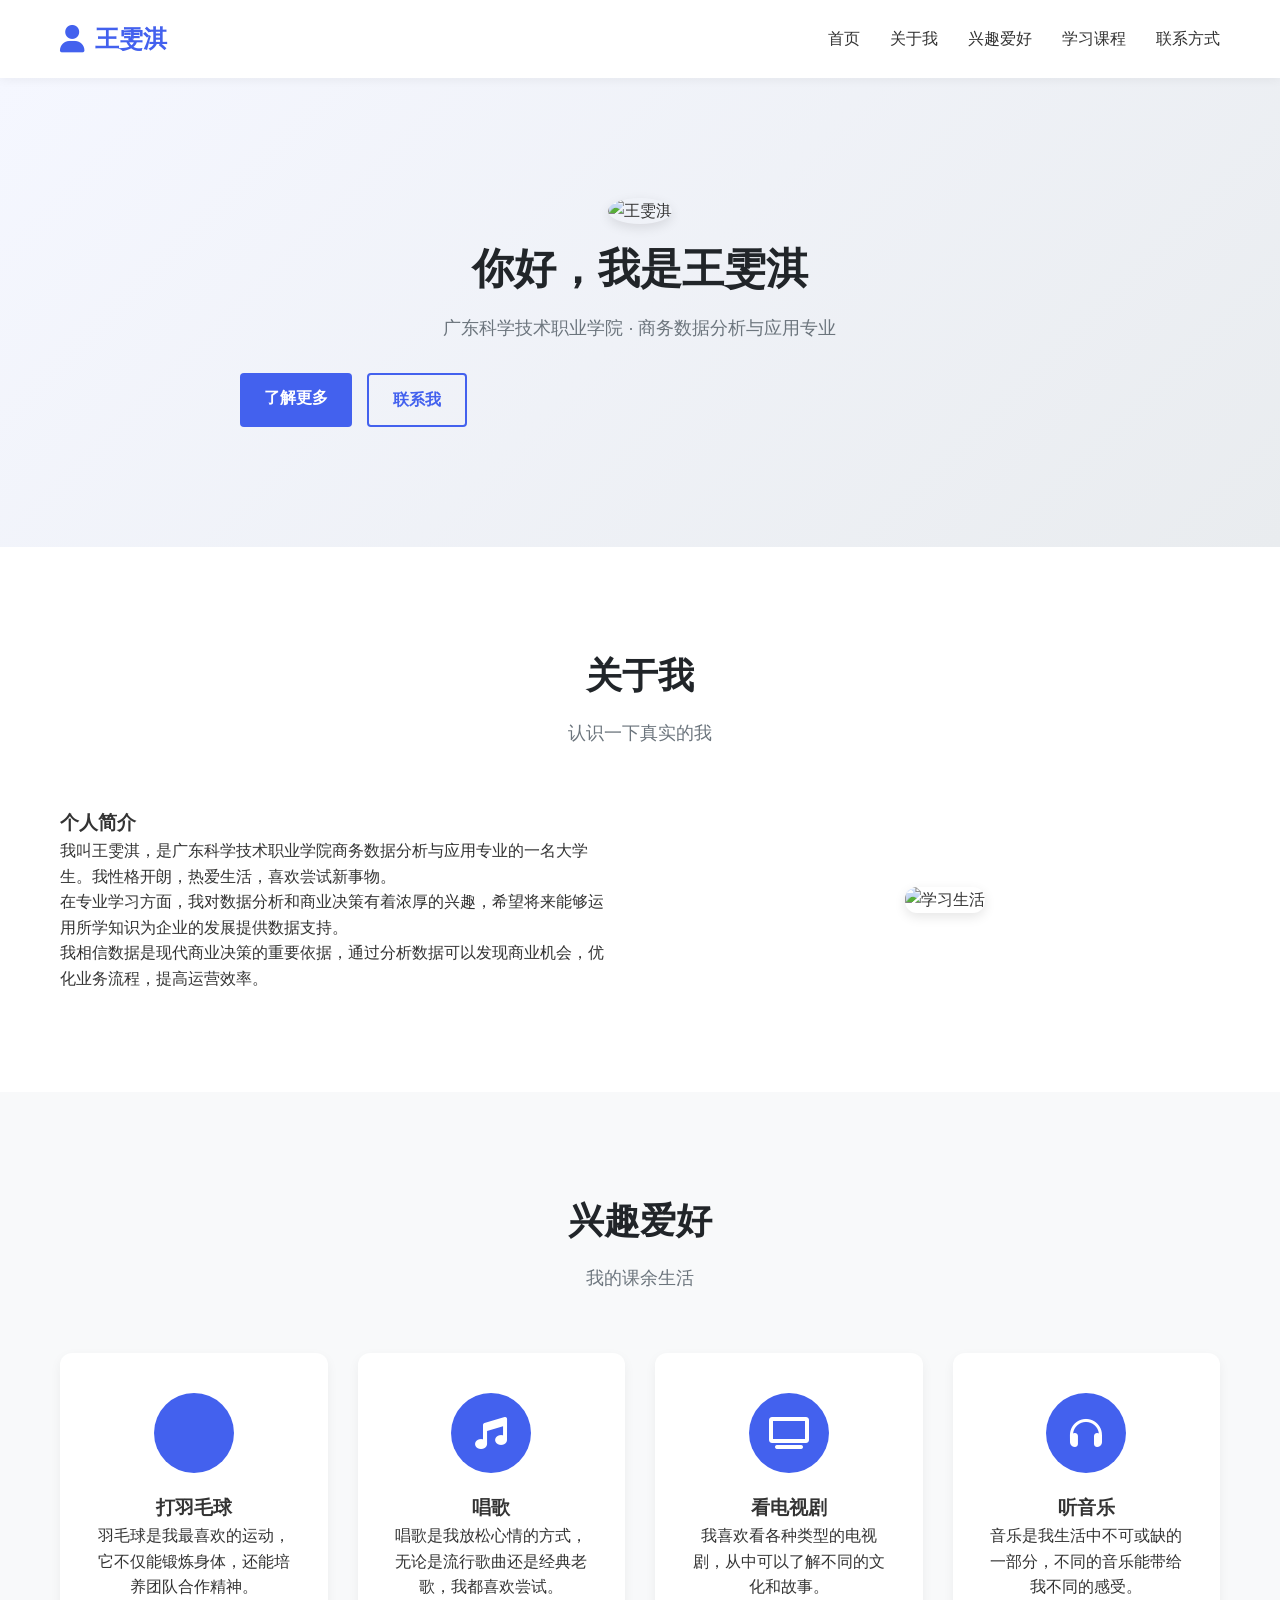
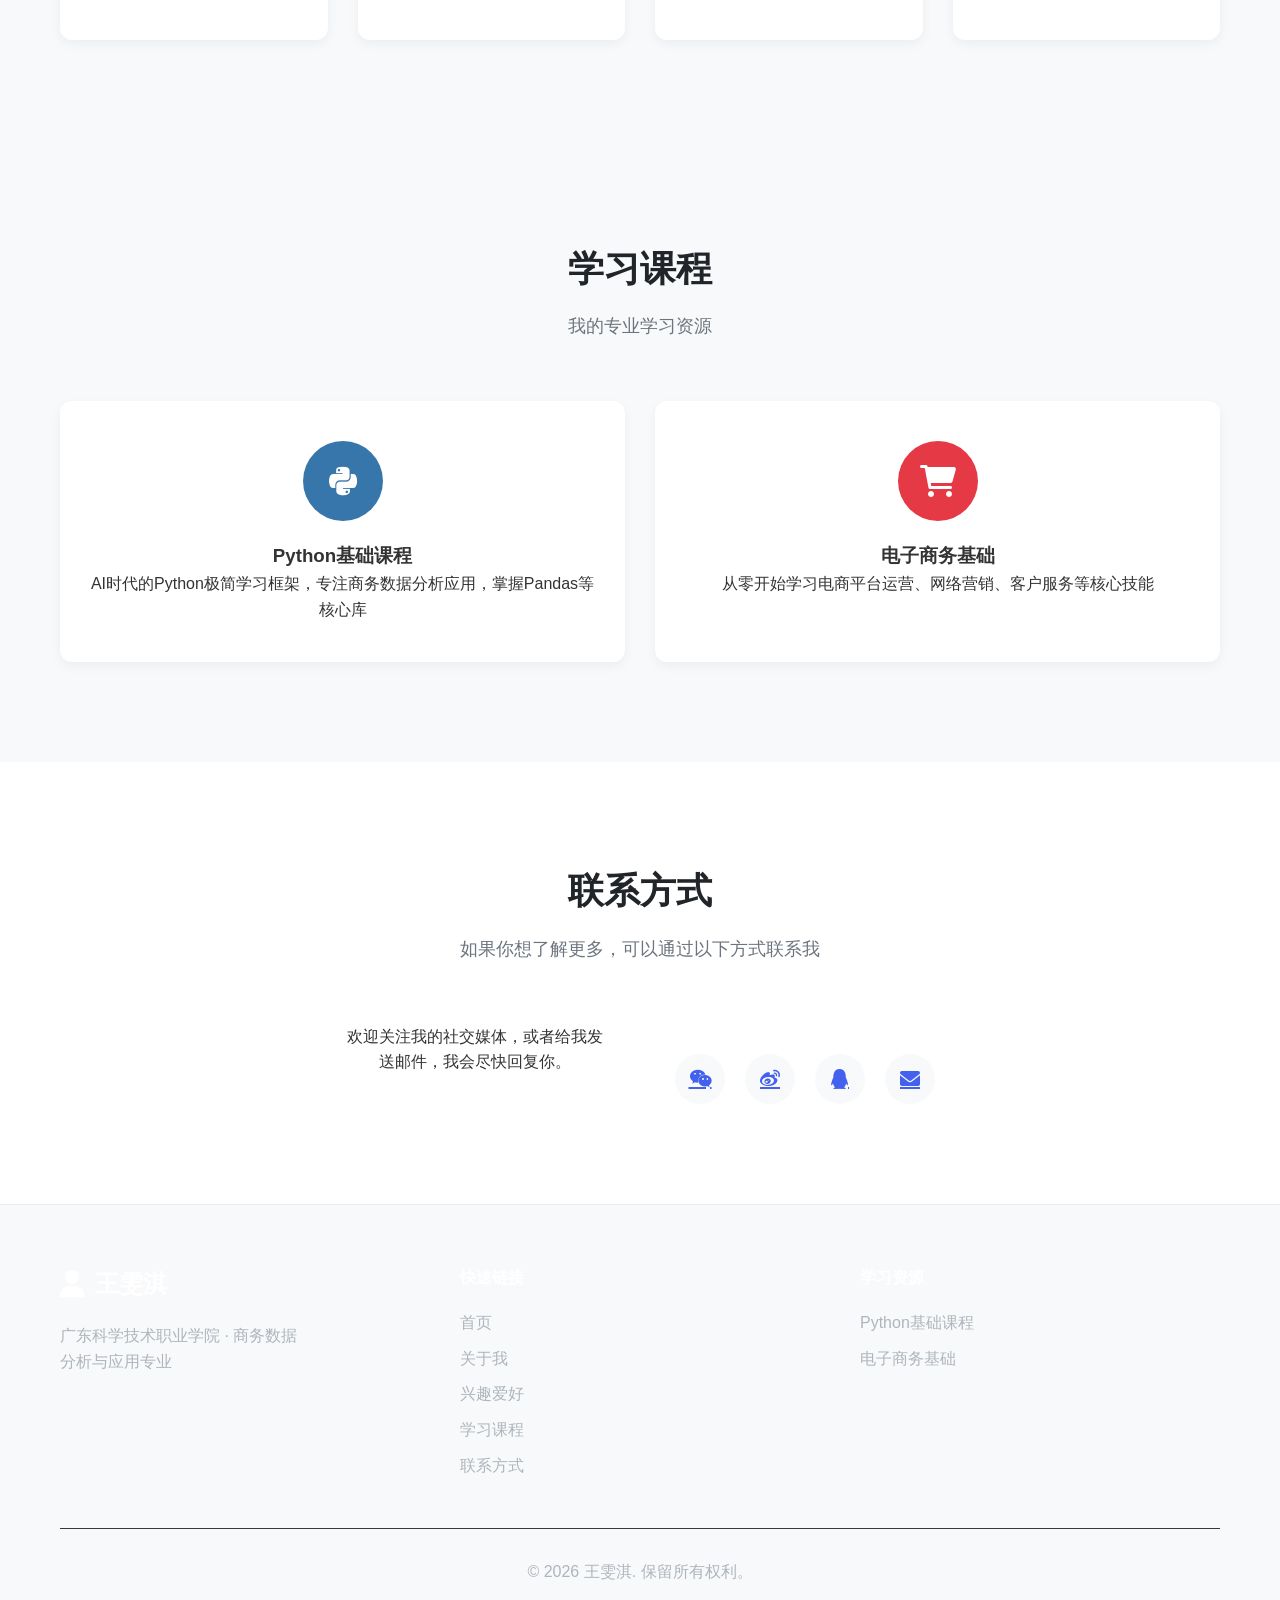
==== commit dce5b20b: "添加课程导航链接和课程展示区域" ====
--- a/index.html
+++ b/index.html
@@ -185,6 +185,7 @@
                     <li><a href="#">首页</a></li>
                     <li><a href="#about">关于我</a></li>
                     <li><a href="#hobbies">兴趣爱好</a></li>
+                    <li><a href="#courses">学习课程</a></li>
                     <li><a href="#contact">联系方式</a></li>
                 </ul>
                 <div class="menu-toggle">
@@ -270,6 +271,32 @@
         </div>
     </section>
 
+    <!-- 学习课程 -->
+    <section id="courses" class="hobby-section">
+        <div class="container">
+            <div class="section-header">
+                <h2>学习课程</h2>
+                <p>我的专业学习资源</p>
+            </div>
+            <div class="hobby-grid">
+                <div class="hobby-card" style="cursor: pointer;" onclick="window.location.href='python-course.html'">
+                    <div class="hobby-icon" style="background-color: #3776ab;">
+                        <i class="fab fa-python"></i>
+                    </div>
+                    <h3>Python基础课程</h3>
+                    <p>AI时代的Python极简学习框架，专注商务数据分析应用，掌握Pandas等核心库</p>
+                </div>
+                <div class="hobby-card" style="cursor: pointer;" onclick="window.location.href='ecommerce-course.html'">
+                    <div class="hobby-icon" style="background-color: #e63946;">
+                        <i class="fas fa-shopping-cart"></i>
+                    </div>
+                    <h3>电子商务基础</h3>
+                    <p>从零开始学习电商平台运营、网络营销、客户服务等核心技能</p>
+                </div>
+            </div>
+        </div>
+    </section>
+
     <!-- 联系方式 -->
     <section id="contact" class="contact-section">
         <div class="container">
@@ -306,7 +333,15 @@
                         <li><a href="#">首页</a></li>
                         <li><a href="#about">关于我</a></li>
                         <li><a href="#hobbies">兴趣爱好</a></li>
+                        <li><a href="#courses">学习课程</a></li>
                         <li><a href="#contact">联系方式</a></li>
+                    </ul>
+                </div>
+                <div class="footer-links">
+                    <h4>学习资源</h4>
+                    <ul>
+                        <li><a href="python-course.html">Python基础课程</a></li>
+                        <li><a href="ecommerce-course.html">电子商务基础</a></li>
                     </ul>
                 </div>
             </div>
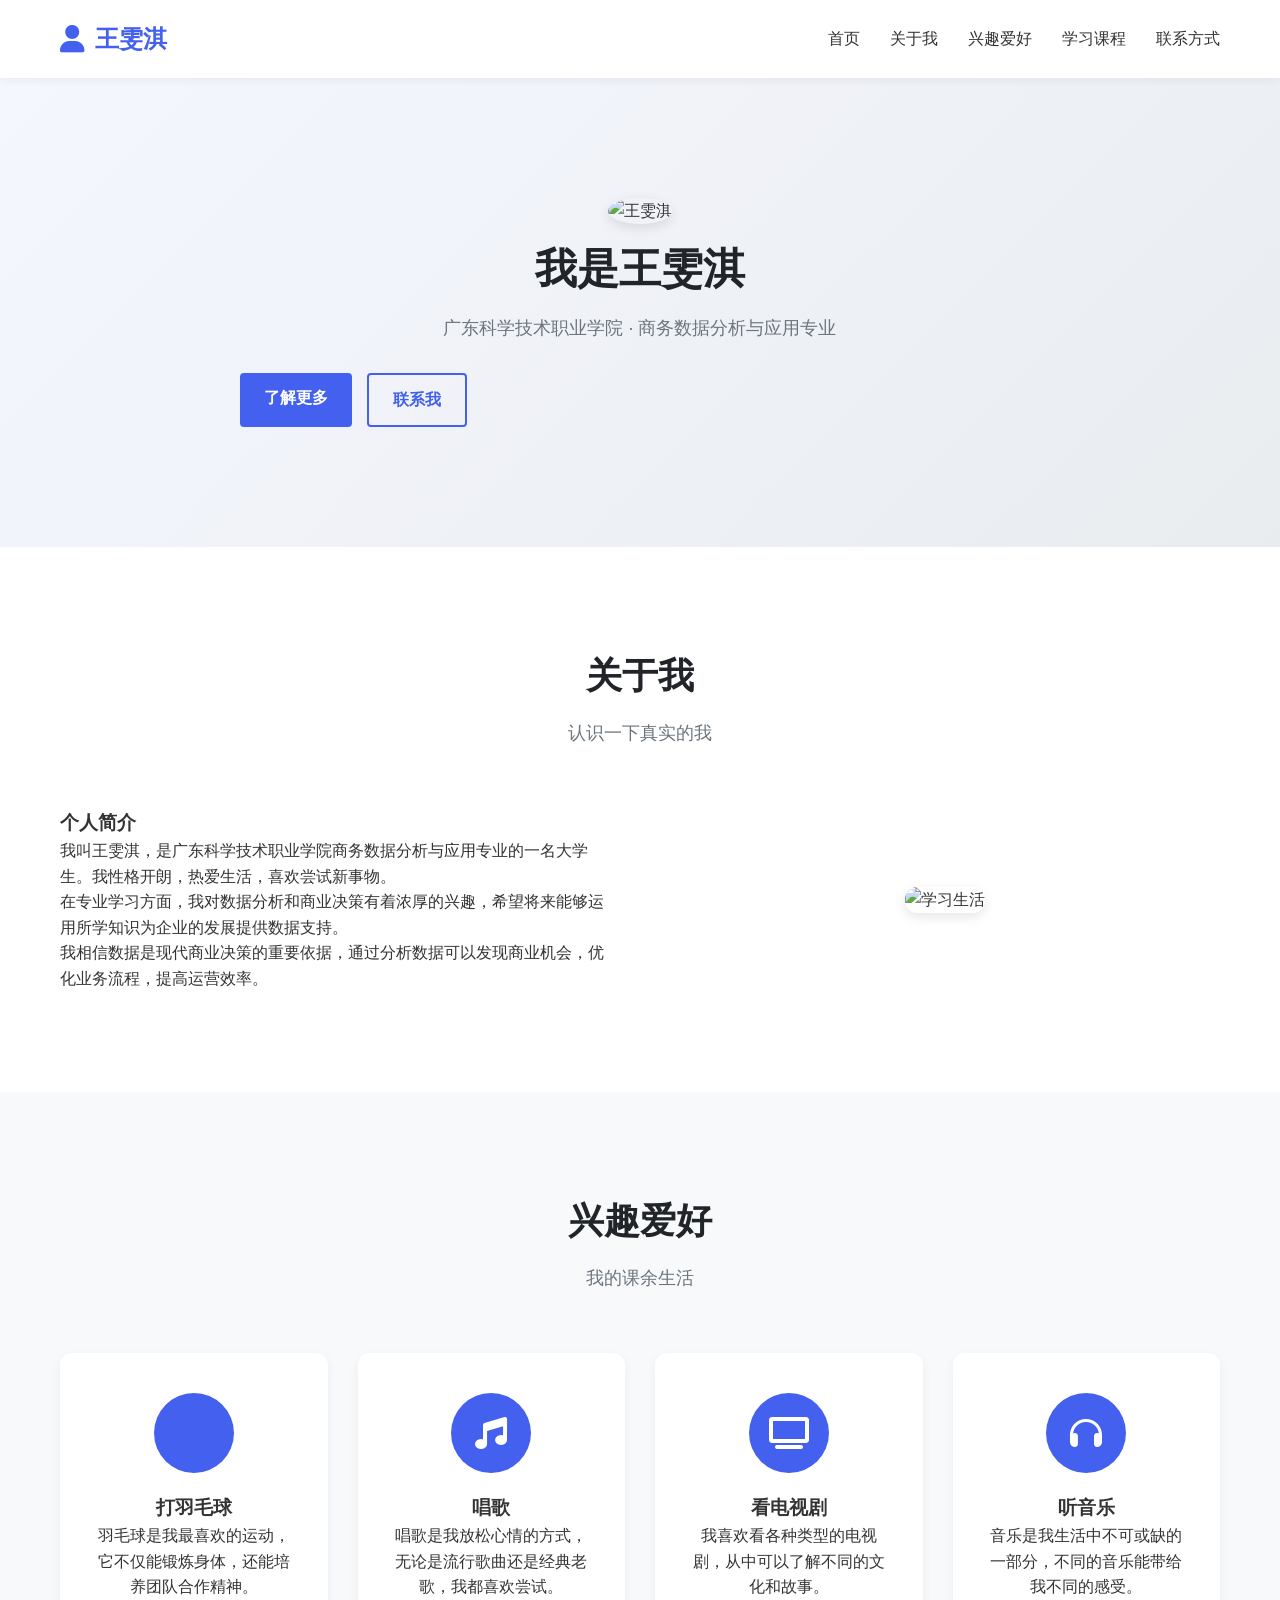
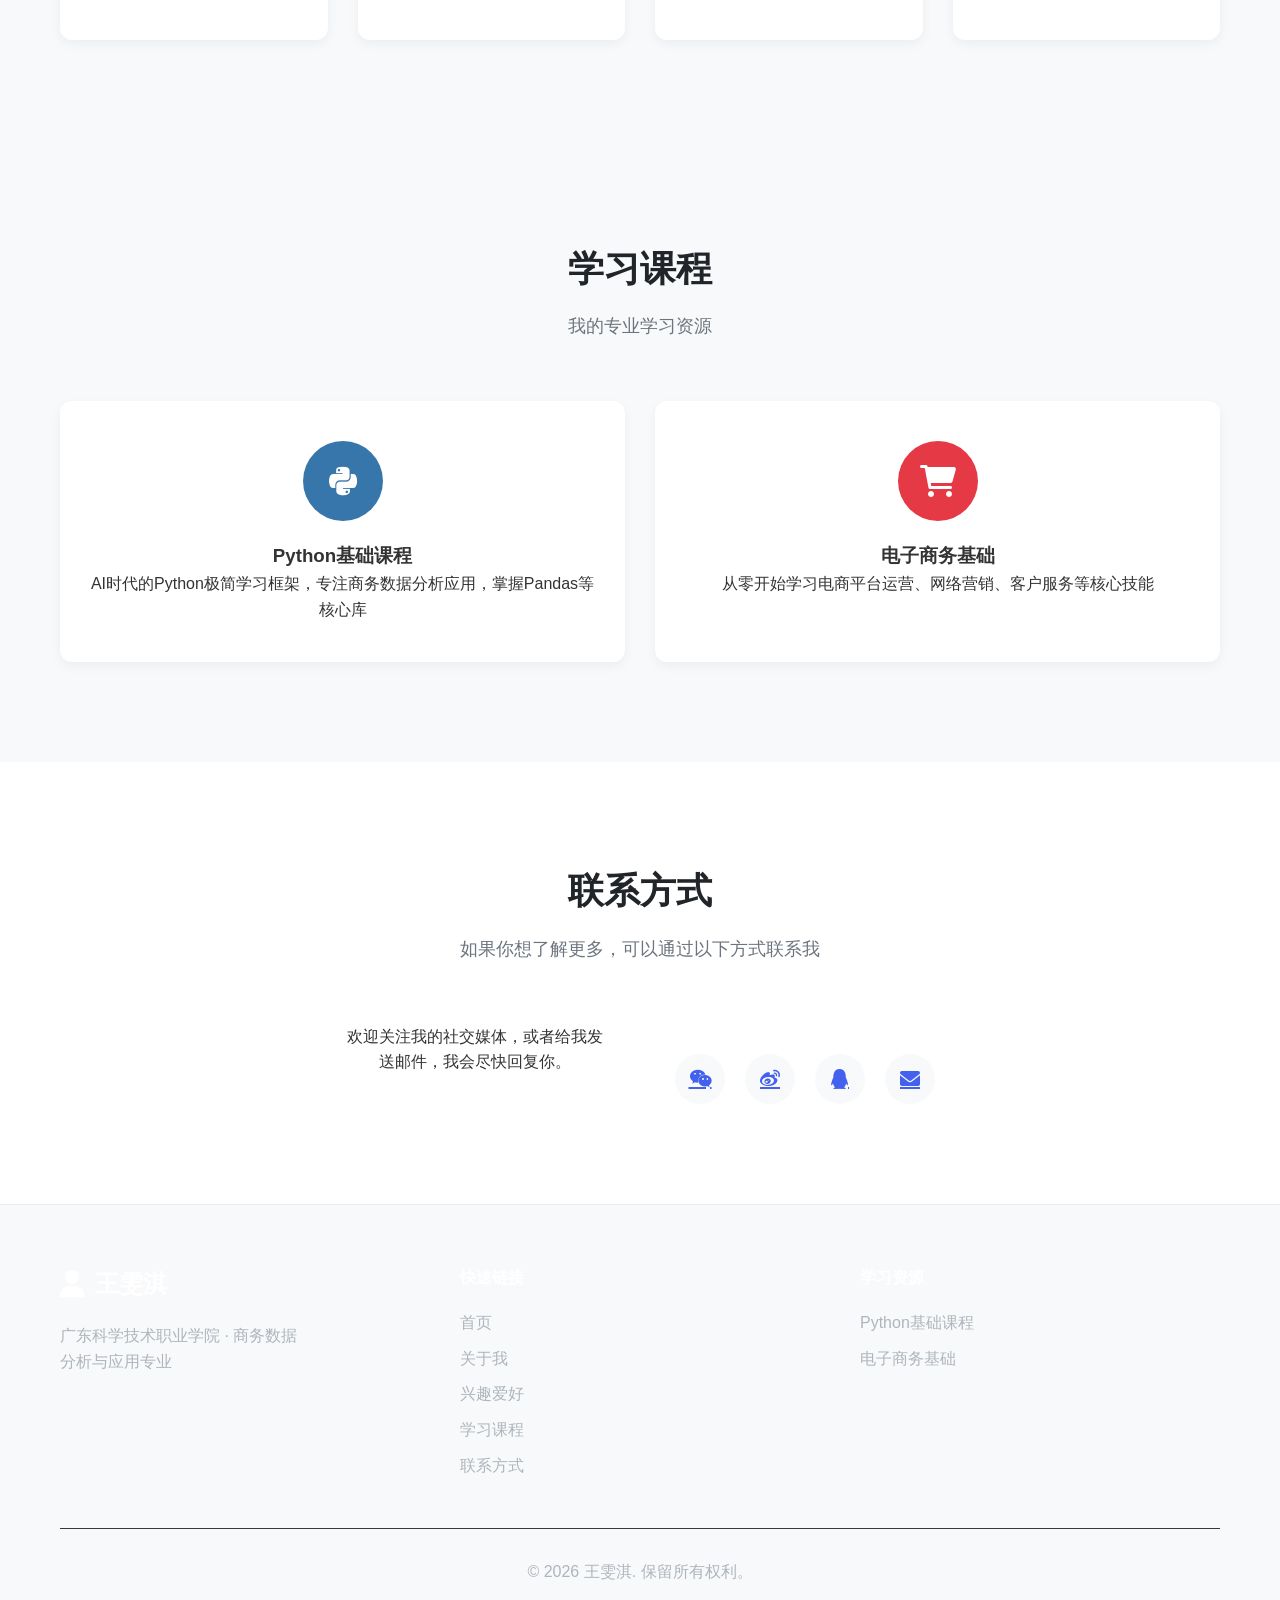
==== commit 67b6a0a6: "删除主页标题中的'你好'二字" ====
--- a/index.html
+++ b/index.html
@@ -200,7 +200,7 @@
         <div class="container">
             <div class="hero-content">
                 <img src="https://trae-api-cn.mchost.guru/api/ide/v1/text_to_image?prompt=young%20asian%20woman%20portrait%20smiling%20casual%20style&image_size=square" alt="王雯淇" class="avatar">
-                <h1>你好，我是王雯淇</h1>
+                <h1>我是王雯淇</h1>
                 <p>广东科学技术职业学院 · 商务数据分析与应用专业</p>
                 <div class="hero-buttons">
                     <a href="#about" class="btn btn-primary">了解更多</a>
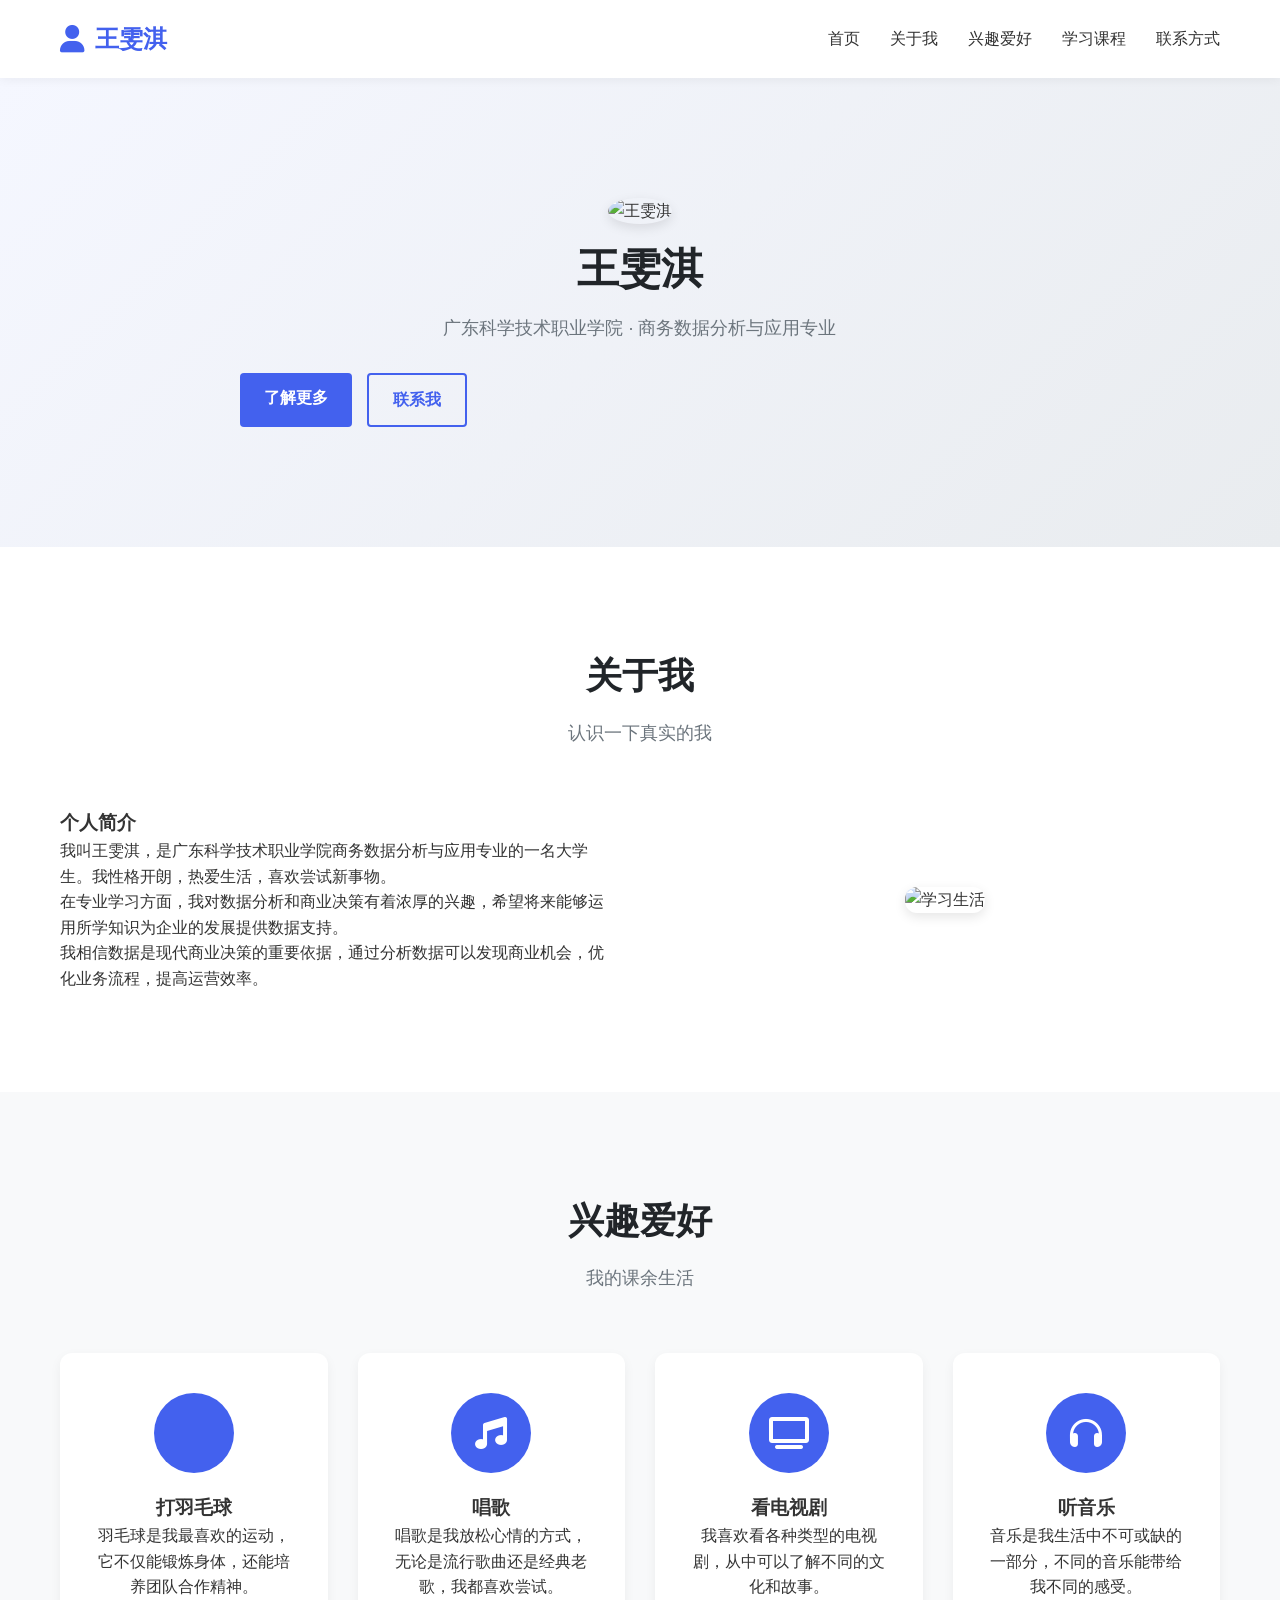
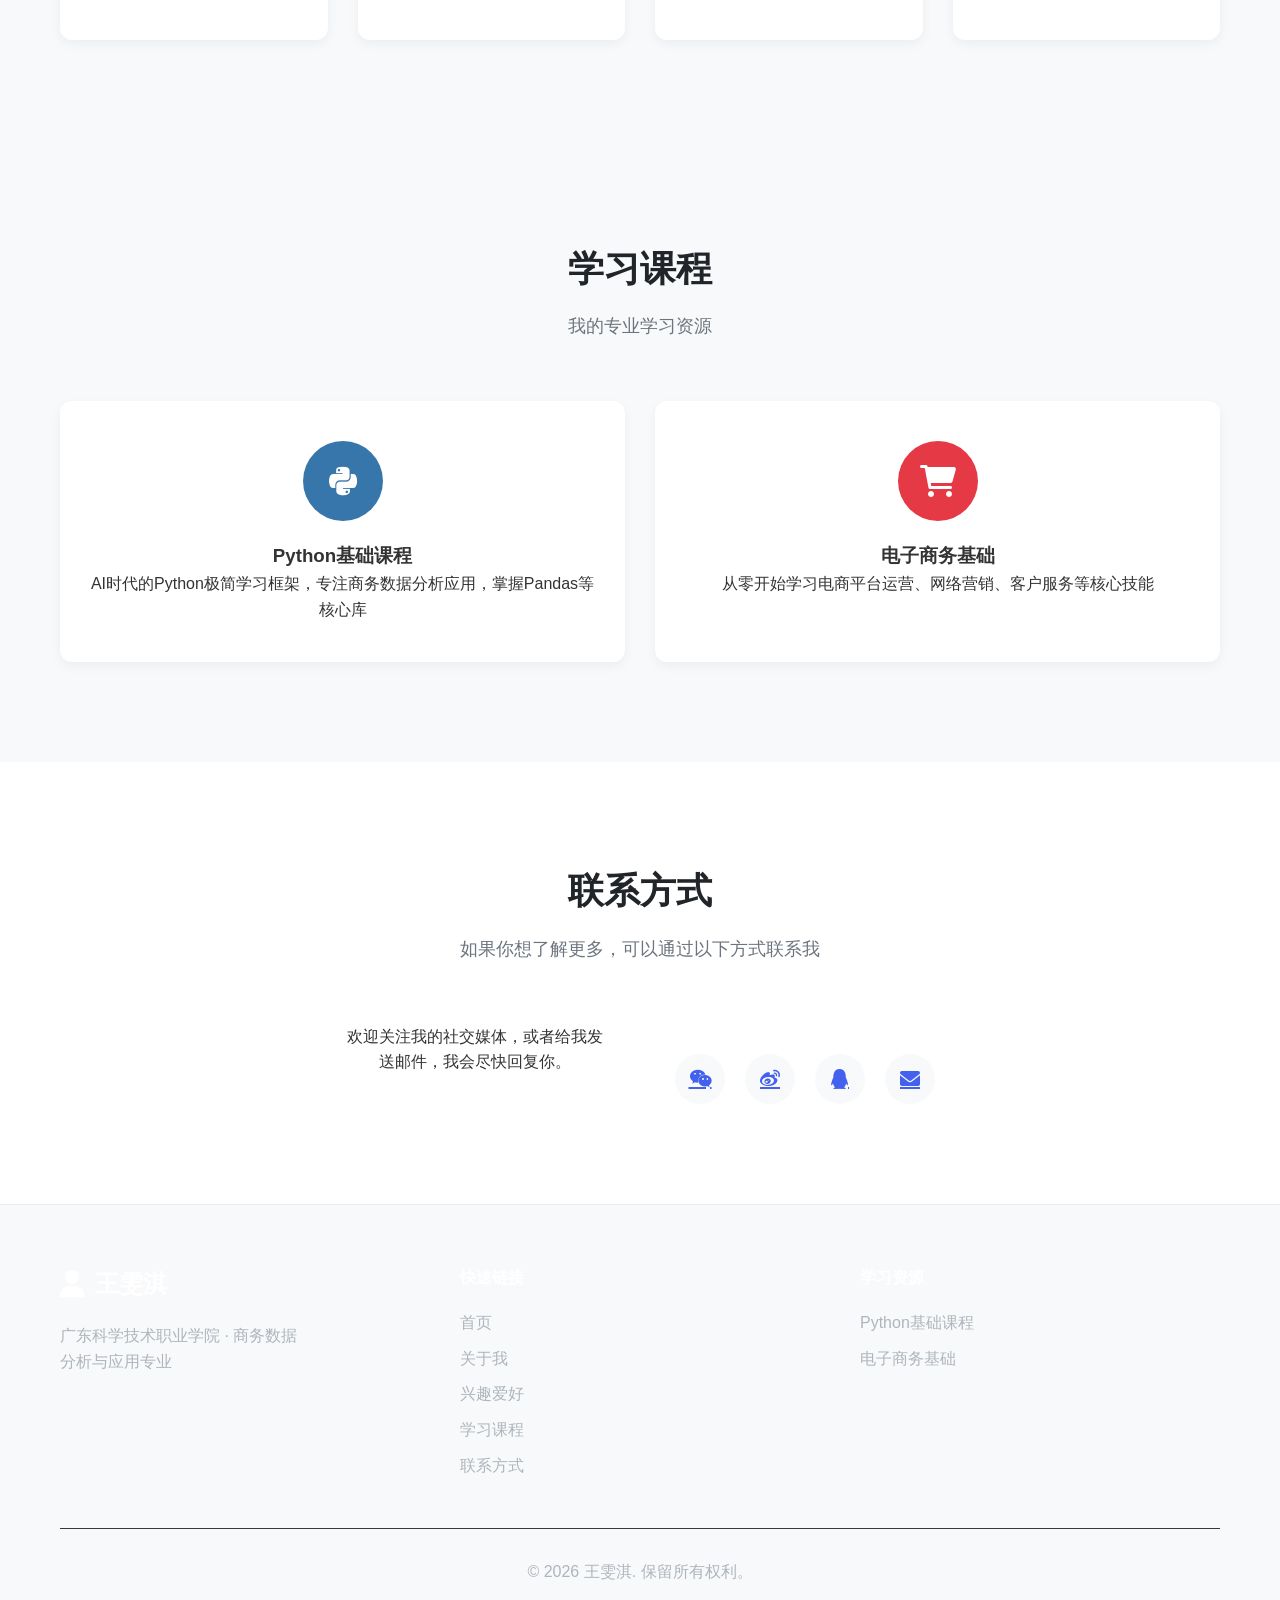
==== commit cdc31850: "删除主页标题中的'我是'二字" ====
--- a/index.html
+++ b/index.html
@@ -200,7 +200,7 @@
         <div class="container">
             <div class="hero-content">
                 <img src="https://trae-api-cn.mchost.guru/api/ide/v1/text_to_image?prompt=young%20asian%20woman%20portrait%20smiling%20casual%20style&image_size=square" alt="王雯淇" class="avatar">
-                <h1>我是王雯淇</h1>
+                <h1>王雯淇</h1>
                 <p>广东科学技术职业学院 · 商务数据分析与应用专业</p>
                 <div class="hero-buttons">
                     <a href="#about" class="btn btn-primary">了解更多</a>
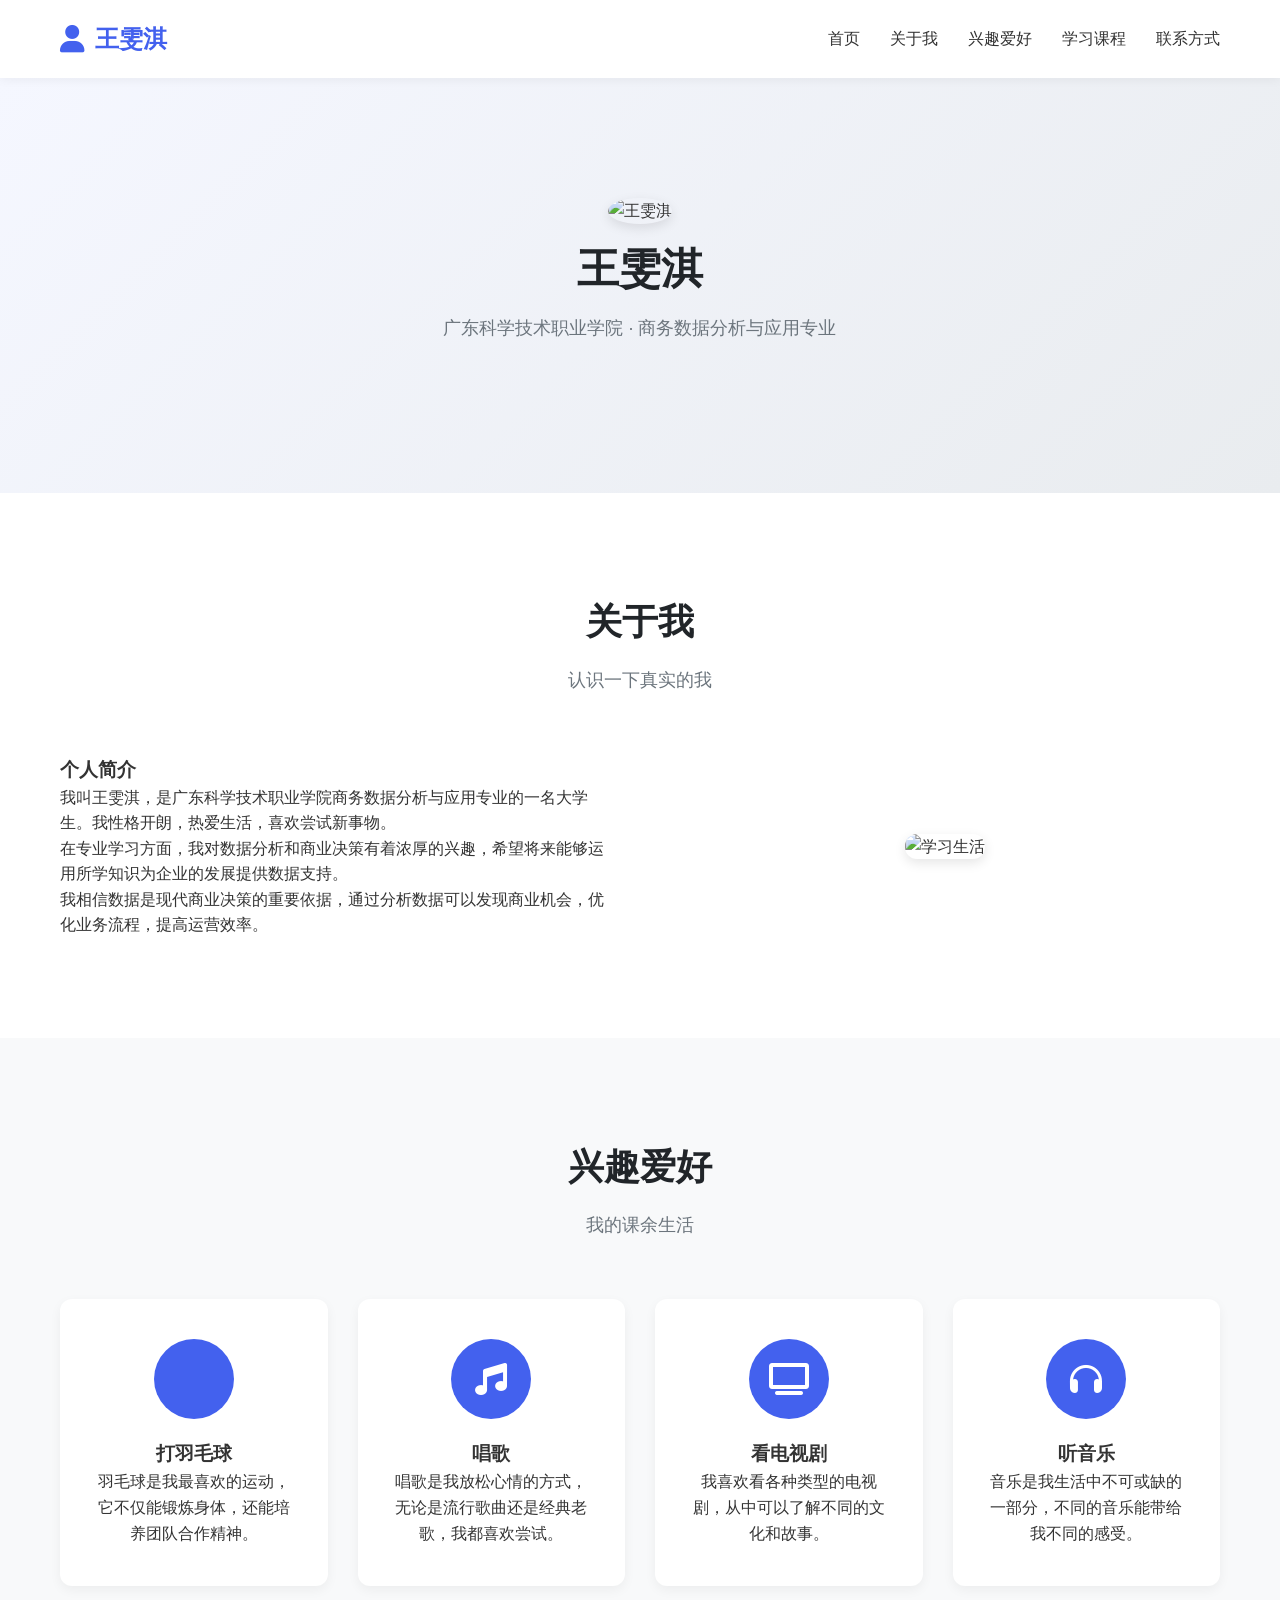
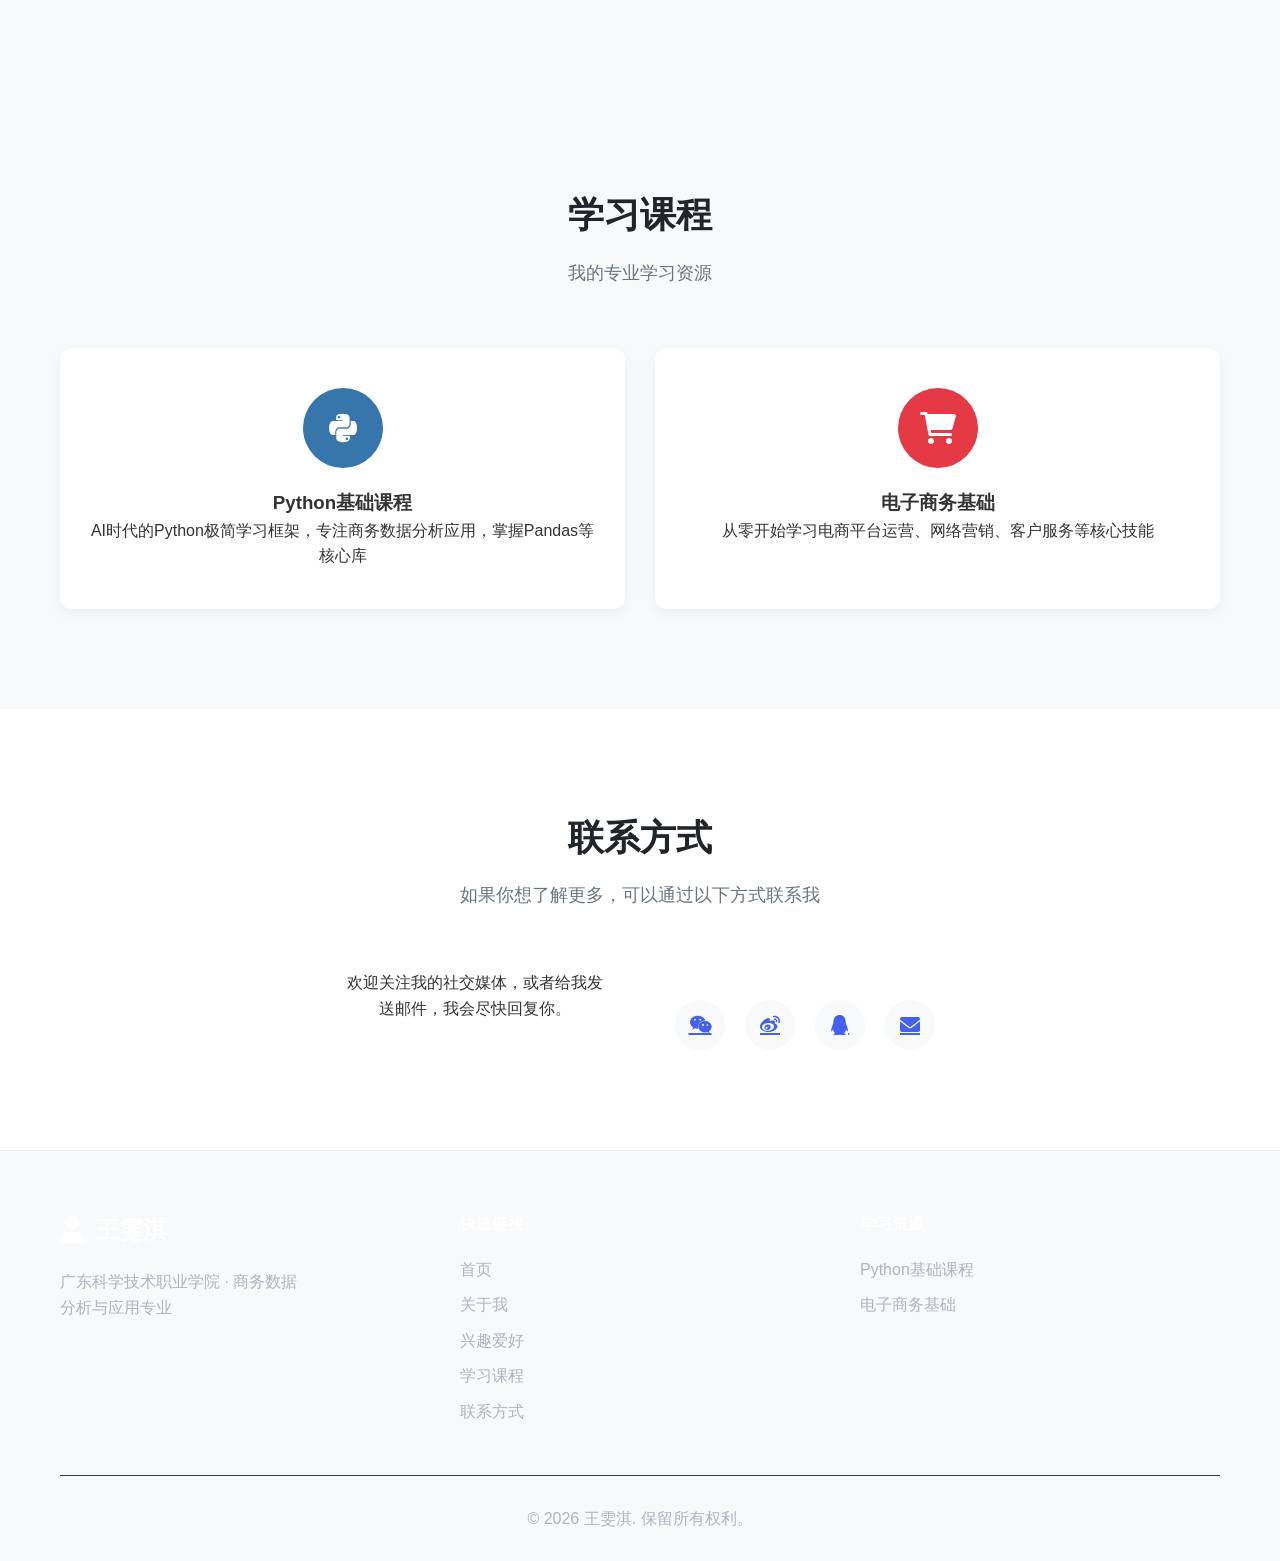
==== commit 28c59592: "删除个人主页上的了解更多和联系我按钮" ====
--- a/index.html
+++ b/index.html
@@ -202,10 +202,7 @@
                 <img src="https://trae-api-cn.mchost.guru/api/ide/v1/text_to_image?prompt=young%20asian%20woman%20portrait%20smiling%20casual%20style&image_size=square" alt="王雯淇" class="avatar">
                 <h1>王雯淇</h1>
                 <p>广东科学技术职业学院 · 商务数据分析与应用专业</p>
-                <div class="hero-buttons">
-                    <a href="#about" class="btn btn-primary">了解更多</a>
-                    <a href="#contact" class="btn btn-outline">联系我</a>
-                </div>
+
             </div>
         </div>
     </section>
--- a/styles.css
+++ b/styles.css
@@ -1048,6 +1048,43 @@
     overflow-y: auto;
 }
 
+/* 代码块样式 */
+.lesson-code {
+    background-color: #f8f9fa;
+    border: 1px solid #e9ecef;
+    border-radius: 4px;
+    margin-top: 10px;
+    margin-left: 30px;
+    margin-right: 20px;
+    padding: 15px;
+    display: none;
+    transition: all 0.3s ease;
+}
+
+.lesson-code pre {
+    margin: 0;
+    padding: 0;
+    font-family: 'Courier New', Courier, monospace;
+    font-size: 14px;
+    line-height: 1.4;
+    white-space: pre-wrap;
+    word-wrap: break-word;
+    color: #333;
+}
+
+.lesson-code code {
+    background-color: transparent;
+    padding: 0;
+}
+
+/* 代码切换按钮样式 */
+.code-toggle {
+    margin-left: 10px;
+    transition: transform 0.3s ease;
+    cursor: pointer;
+    color: #4361ee;
+}
+
 /* 响应式设计 - 代码运行器 */
 @media (max-width: 576px) {
     .code-runner {
@@ -1059,4 +1096,14 @@
     .code-runner-editor .CodeMirror {
         height: 200px;
     }
+    
+    .lesson-code {
+        margin-left: 10px;
+        margin-right: 10px;
+        padding: 10px;
+    }
+    
+    .lesson-code pre {
+        font-size: 12px;
+    }
 }
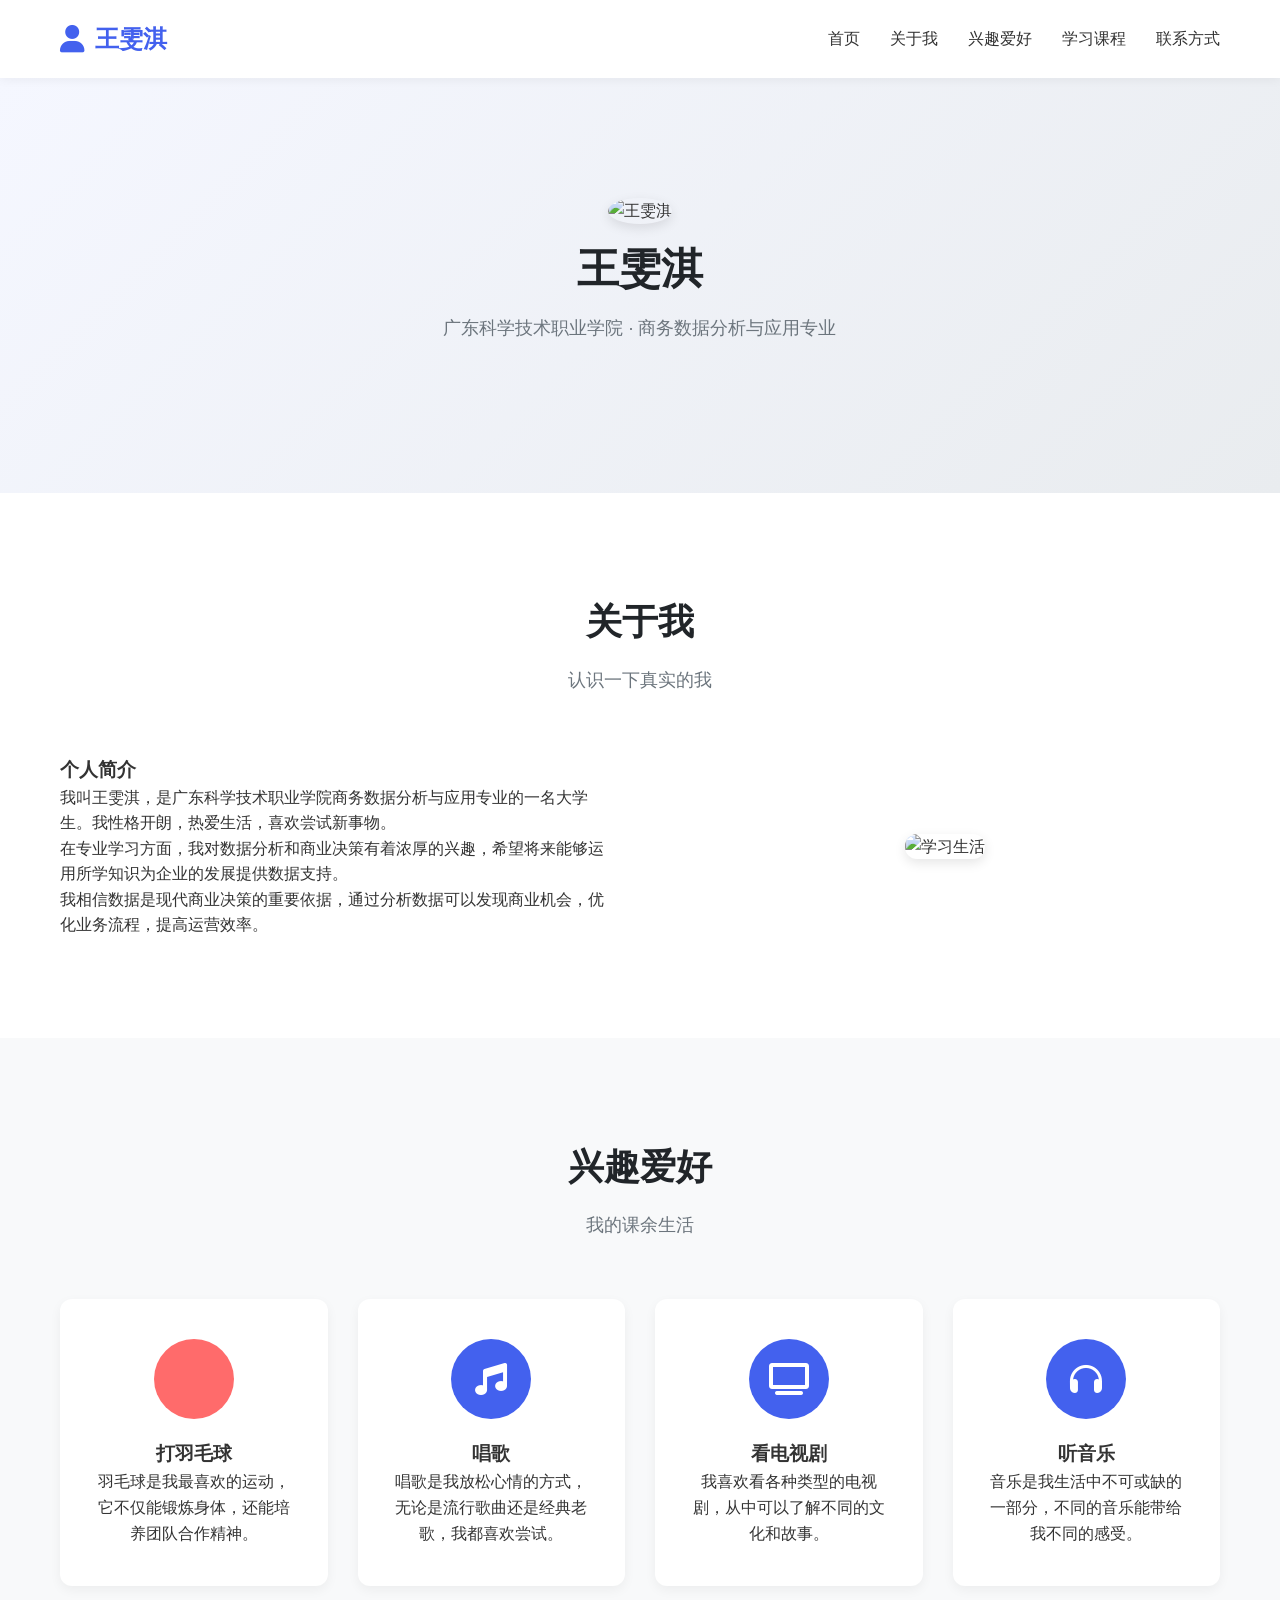
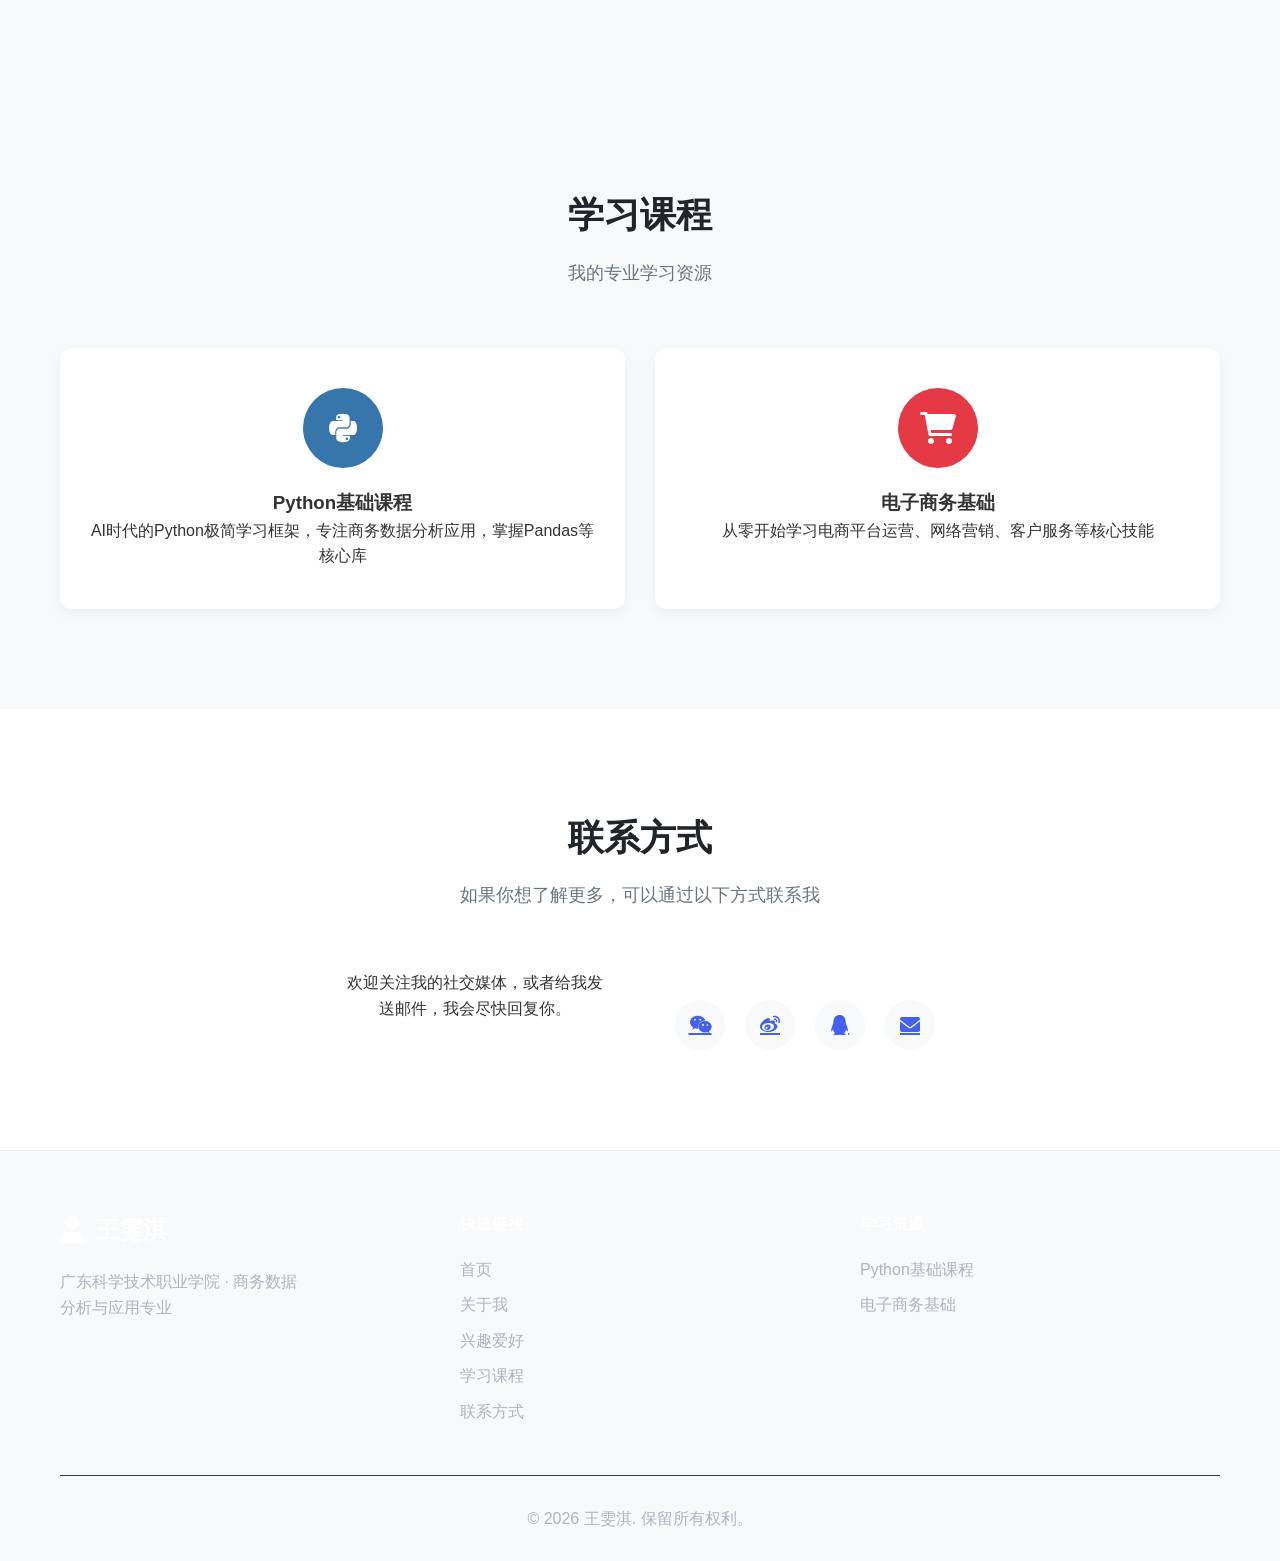
==== commit 4a7567c5: "增强打羽毛球图标的视觉效果" ====
--- a/index.html
+++ b/index.html
@@ -237,8 +237,8 @@
             </div>
             <div class="hobby-grid">
                 <div class="hobby-card">
-                    <div class="hobby-icon">
-                        <i class="fas fa-badminton"></i>
+                    <div class="hobby-icon" style="background-color: #ff6b6b;">
+                        <i class="fas fa-badminton" style="font-size: 36px;"></i>
                     </div>
                     <h3>打羽毛球</h3>
                     <p>羽毛球是我最喜欢的运动，它不仅能锻炼身体，还能培养团队合作精神。</p>
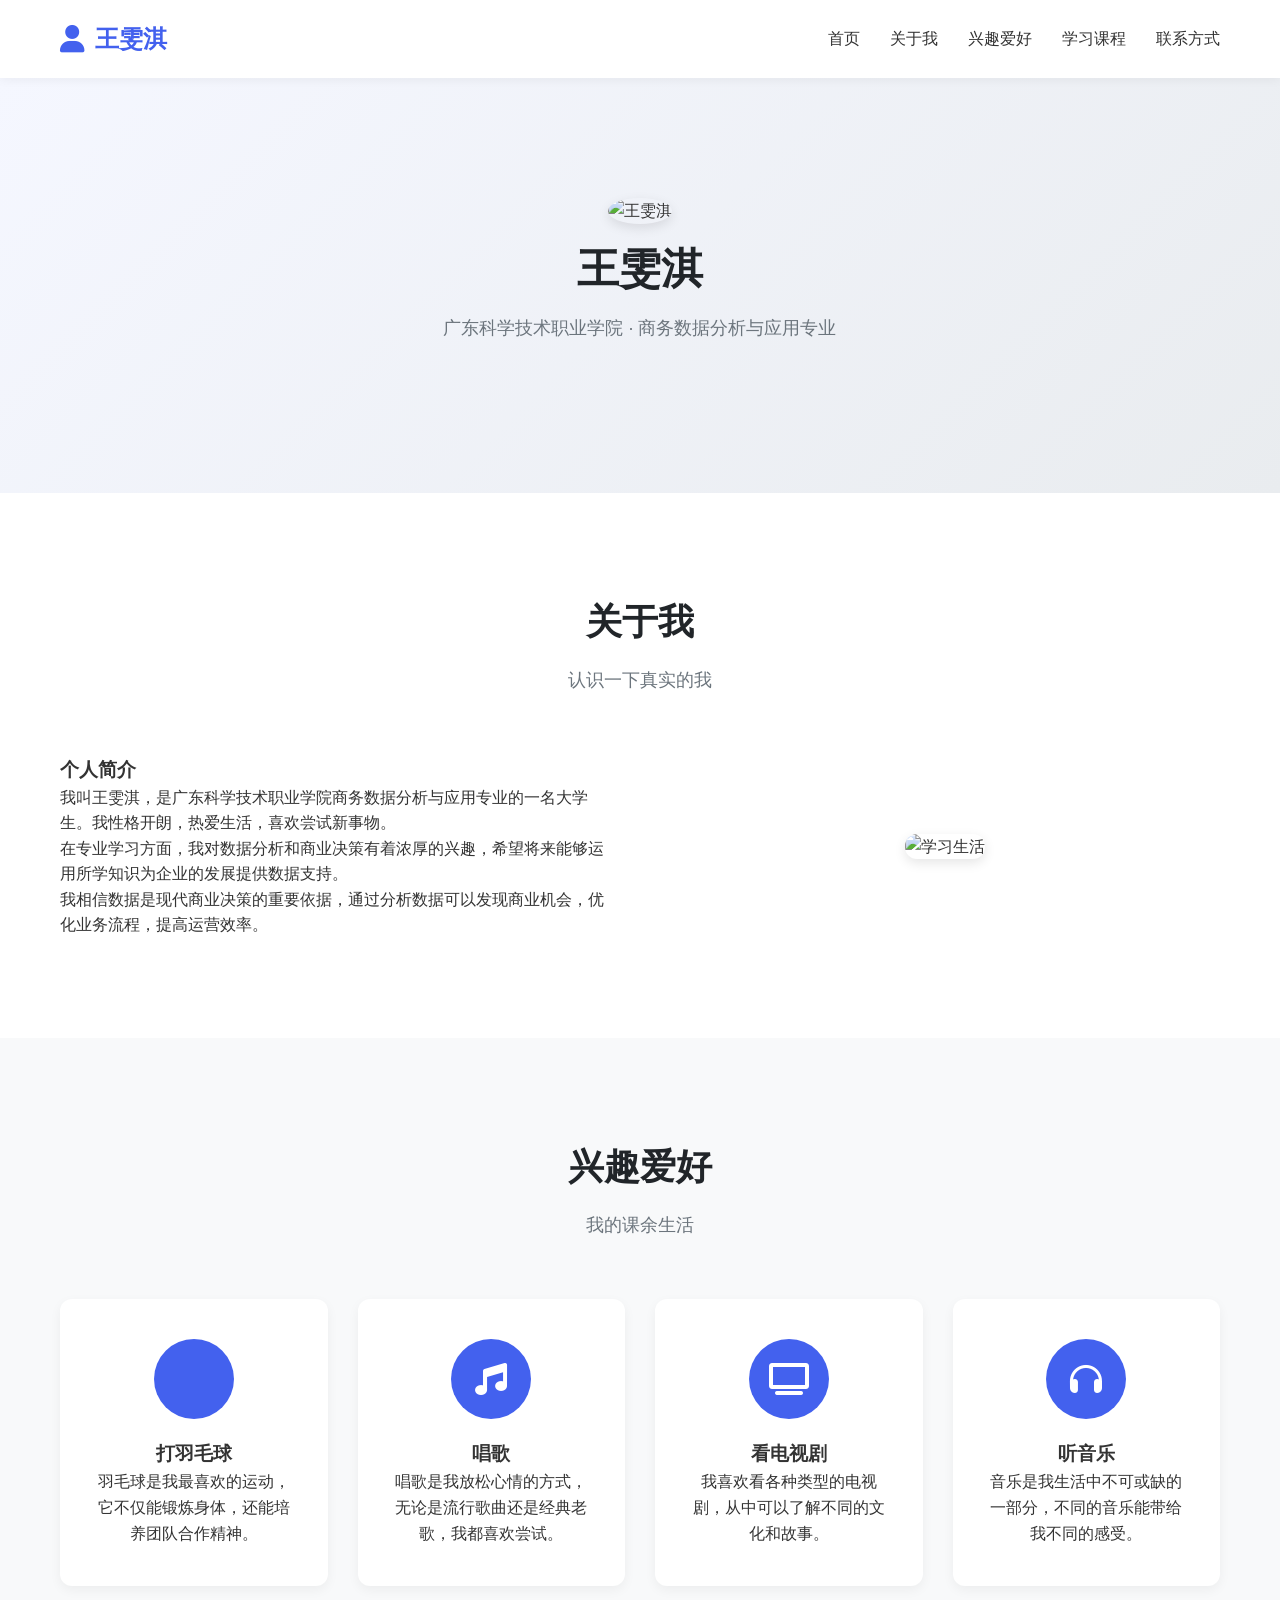
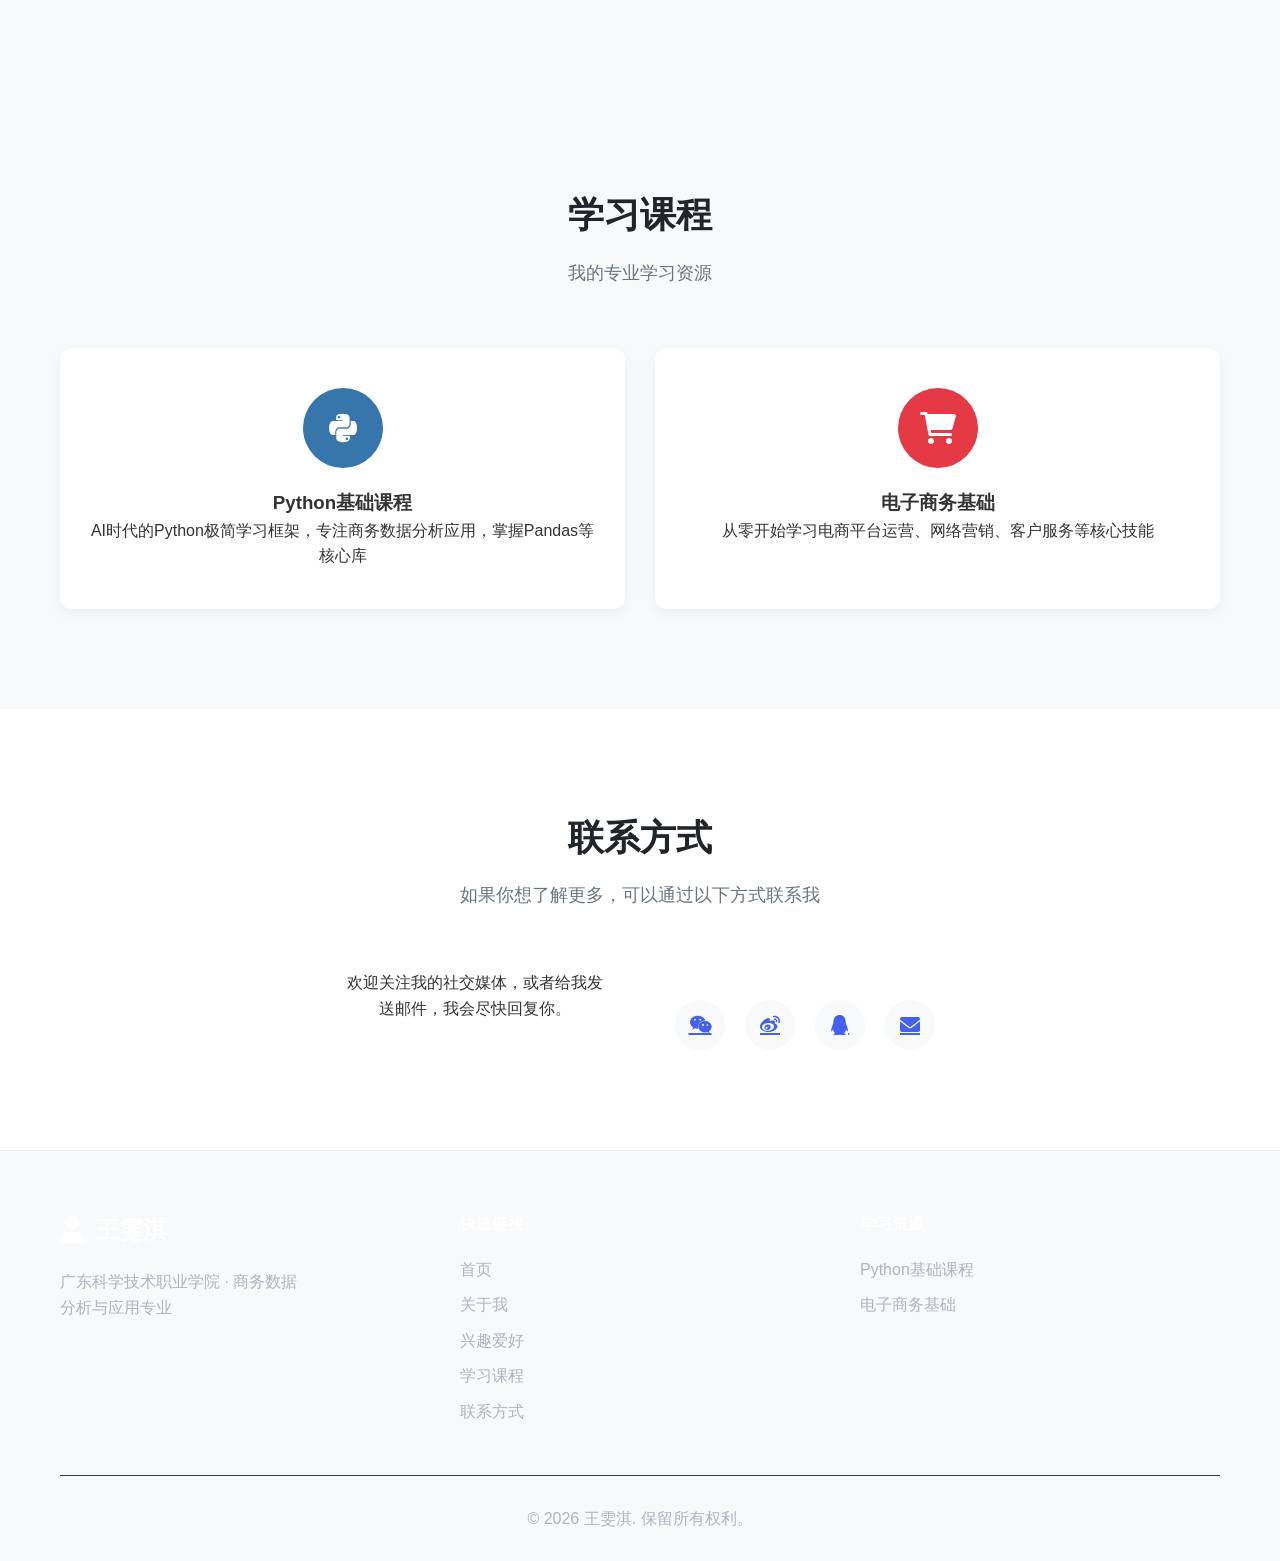
==== commit fa1d46aa: "将打羽毛球图标的背景恢复为默认颜色" ====
--- a/index.html
+++ b/index.html
@@ -237,8 +237,8 @@
             </div>
             <div class="hobby-grid">
                 <div class="hobby-card">
-                    <div class="hobby-icon" style="background-color: #ff6b6b;">
-                        <i class="fas fa-badminton" style="font-size: 36px;"></i>
+                    <div class="hobby-icon">
+                        <i class="fas fa-badminton"></i>
                     </div>
                     <h3>打羽毛球</h3>
                     <p>羽毛球是我最喜欢的运动，它不仅能锻炼身体，还能培养团队合作精神。</p>
